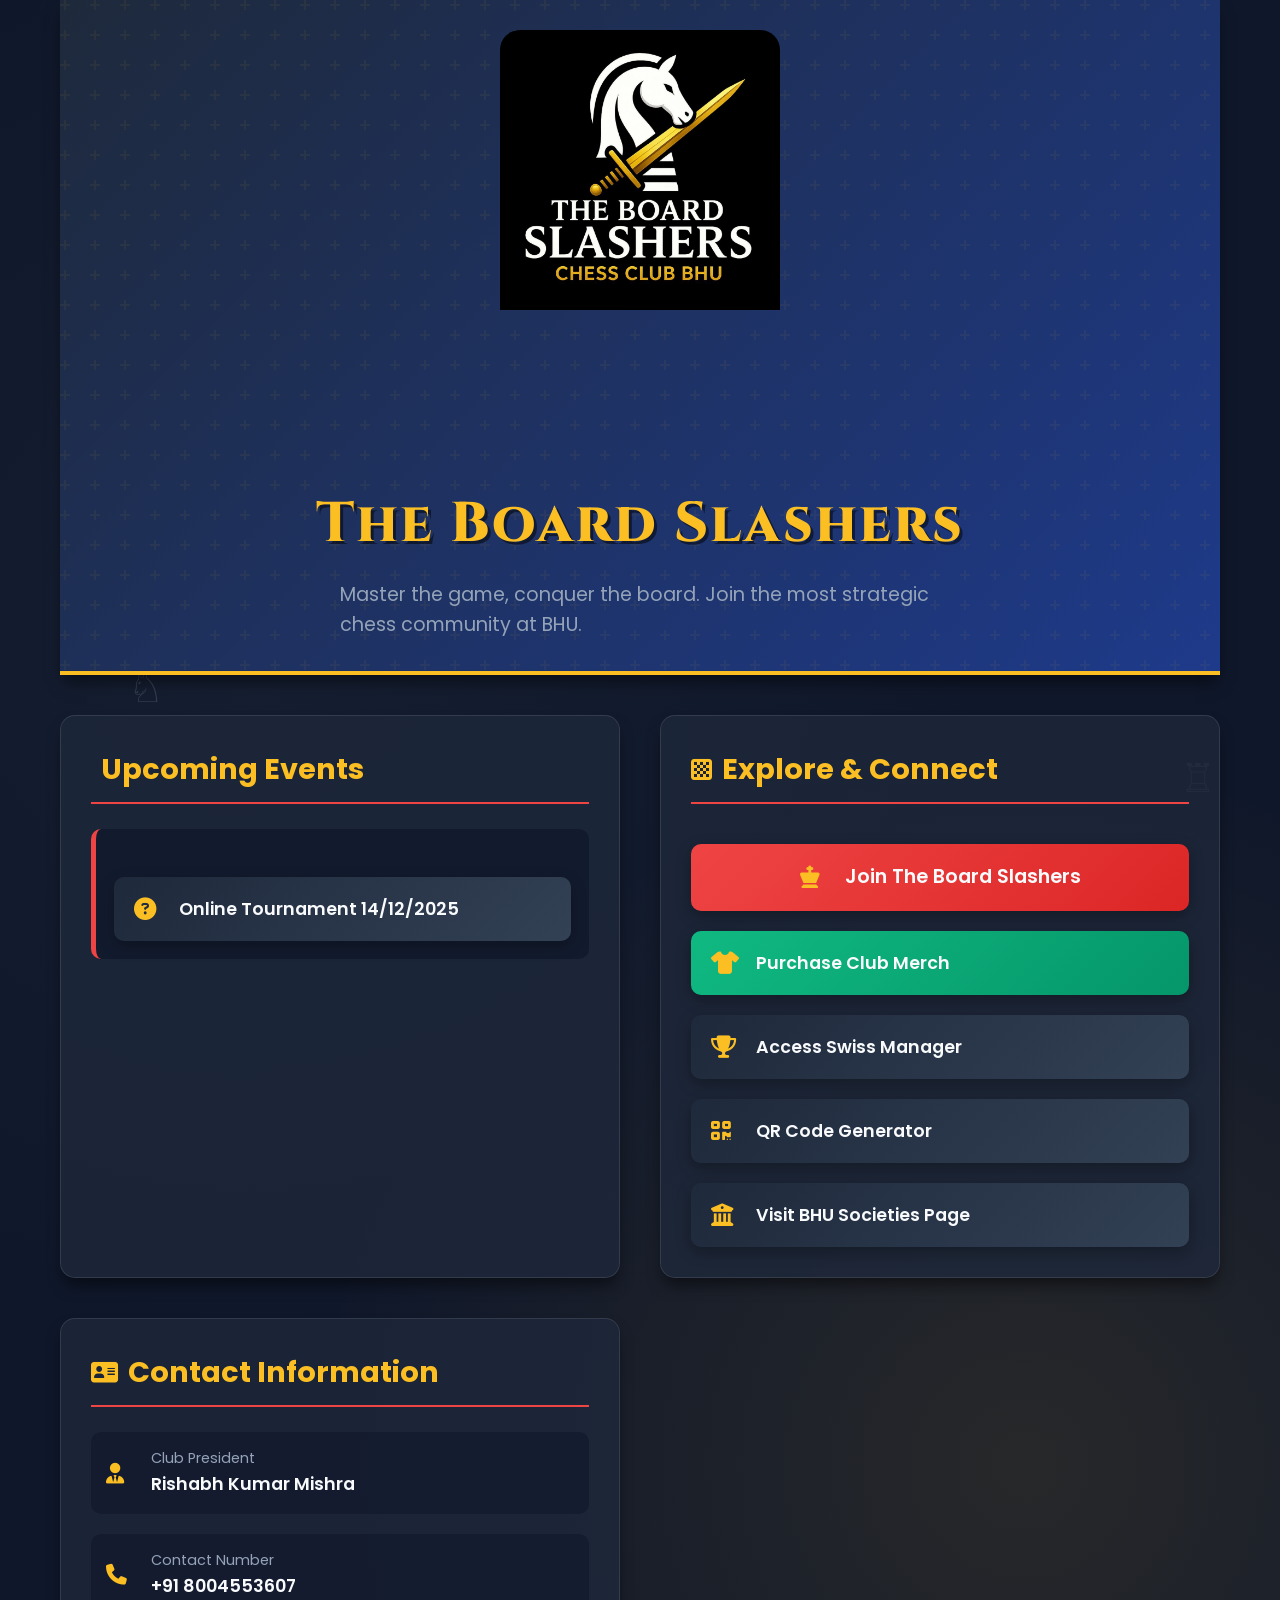
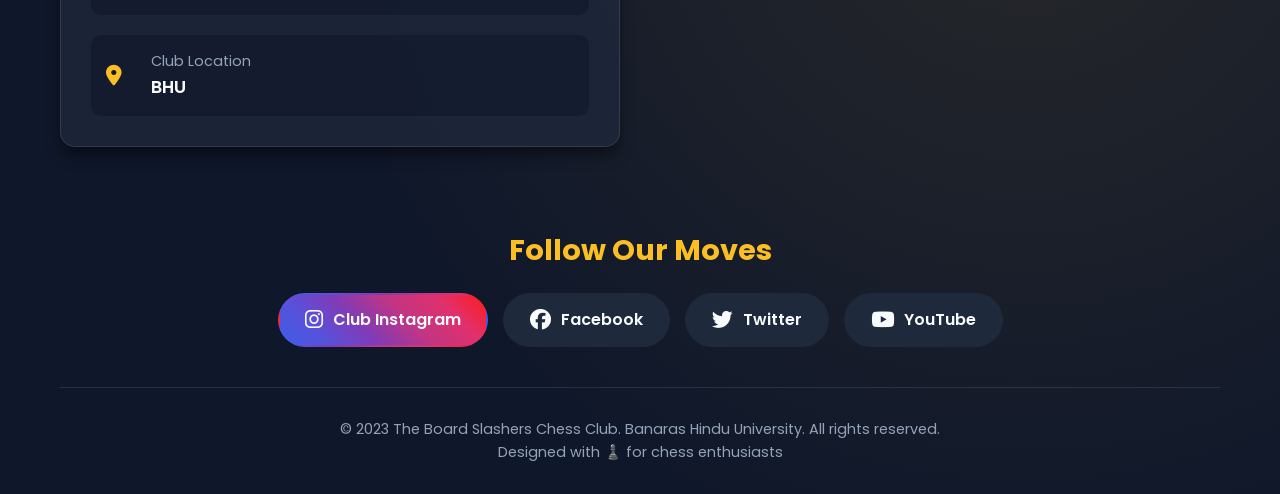
==== index.html @ 9794dfcc "Update fmt.Println message from 'Hello' to 'Goodbye'" ====
<!DOCTYPE html>
<html lang="en">
<head>
    <meta charset="UTF-8">
    <meta name="viewport" content="width=device-width, initial-scale=1.0">
    <title>The Board Slashers - Chess Club</title>
    <link rel="stylesheet" href="https://cdnjs.cloudflare.com/ajax/libs/font-awesome/6.4.0/css/all.min.css">
    <link href="https://fonts.googleapis.com/css2?family=Poppins:wght@300;400;600;700&family=Cinzel:wght@700;800&display=swap" rel="stylesheet">
    <style>
        :root {
            --primary: #0f172a;
            --secondary: #1e293b;
            --accent: #fbbf24;
            --accent2: #ef4444;
            --light: #f8fafc;
            --dark: #0a0f1c;
            --gray: #94a3b8;
            --transition: all 0.3s ease;
            --shadow: 0 10px 15px -3px rgba(0, 0, 0, 0.5);
        }

        * {
            margin: 0;
            padding: 0;
            box-sizing: border-box;
            font-family: 'Poppins', sans-serif;
        }

        body {
            background-color: var(--primary);
            color: var(--light);
            line-height: 1.6;
            background-image: 
                radial-gradient(circle at 20% 30%, rgba(30, 41, 59, 0.4) 0%, transparent 40%),
                radial-gradient(circle at 80% 70%, rgba(251, 191, 36, 0.1) 0%, transparent 40%);
            min-height: 100vh;
            overflow-x: hidden;
        }

        .container {
            max-width: 1200px;
            margin: 0 auto;
            padding: 0 20px;
        }

        /* Header Section */
        .Head {
            background: linear-gradient(135deg, var(--secondary) 0%, #1e3a8a 100%);
            padding: 30px 20px;
            border-bottom: 4px solid var(--accent);
            box-shadow: var(--shadow);
            position: relative;
            overflow: hidden;
        }

        .Head::before {
            content: "";
            position: absolute;
            top: 0;
            left: 0;
            width: 100%;
            height: 100%;
            background-image: url("data:image/svg+xml,%3Csvg width='60' height='60' viewBox='0 0 60 60' xmlns='http://www.w3.org/2000/svg'%3E%3Cg fill='none' fill-rule='evenodd'%3E%3Cg fill='%23fbbf24' fill-opacity='0.05'%3E%3Cpath d='M36 34v-4h-2v4h-4v2h4v4h2v-4h4v-2h-4zm0-30V0h-2v4h-4v2h4v4h2V6h4V4h-4zM6 34v-4H4v4H0v2h4v4h2v-4h4v-2H6zM6 4V0H4v4H0v2h4v4h2V6h4V4H6z'/%3E%3C/g%3E%3C/g%3E%3C/svg%3E");
            z-index: 0;
        }

        .logo-container {
            display: flex;
            flex-direction: column;
            align-items: center;
            position: relative;
            z-index: 1;
        }

        .logo-placeholder {
            background-image: url(tbs-logo.png);
            background-size: contain;
            background-repeat: no-repeat;
            border-radius: 20px;
            width: 25%;
            height: 50vh;
        }


        @keyframes rotate {
            0% { transform: rotate(0deg); }
            100% { transform: rotate(360deg); }
        }

        h1 {
            font-family: 'Cinzel', serif;
            font-size: 3.5rem;
            font-weight: 800;
            color: var(--accent);
            text-shadow: 3px 3px 0 rgba(0, 0, 0, 0.5);
            margin-bottom: 10px;
            letter-spacing: 2px;
        }

        .tagline {
            font-size: 1.2rem;
            color: var(--gray);
            max-width: 600px;
            margin: 0 auto;
        }

        /* Main Content */
        .content-wrapper {
            display: grid;
            grid-template-columns: 1fr;
            gap: 40px;
            padding: 40px 0;
        }

        @media (min-width: 768px) {
            .content-wrapper {
                grid-template-columns: 1fr 1fr;
            }
        }

        /* Sections */
        .section {
            background-color: rgba(30, 41, 59, 0.8);
            border-radius: 15px;
            padding: 30px;
            box-shadow: var(--shadow);
            border: 1px solid rgba(255, 255, 255, 0.1);
            transition: var(--transition);
        }

        .section:hover {
            transform: translateY(-5px);
            box-shadow: 0 15px 25px rgba(0, 0, 0, 0.6);
        }

        .section-title {
            font-size: 1.8rem;
            color: var(--accent);
            margin-bottom: 25px;
            padding-bottom: 10px;
            border-bottom: 2px solid var(--accent2);
            display: flex;
            align-items: center;
            gap: 10px;
        }

        .section-title i {
            font-size: 1.5rem;
        }

        /* Events Section */
        .event-list {
            display: flex;
            flex-direction: column;
            gap: 15px;
        }

        .event-item {
            background: rgba(15, 23, 42, 0.7);
            padding: 18px;
            border-radius: 10px;
            border-left: 5px solid var(--accent2);
            transition: var(--transition);
            text-align: left;
        }

        .event-item:hover {
            background: rgba(15, 23, 42, 0.9);
            transform: translateX(5px);
        }

        .event-title {
            font-weight: 600;
            color: var(--light);
            margin-bottom: 5px;
            font-size: 1.1rem;
        }

        .event-details {
            display: flex;
            flex-wrap: wrap;
            gap: 15px;
            color: var(--gray);
            font-size: 0.9rem;
        }

        .event-details span {
            display: flex;
            align-items: center;
            gap: 5px;
        }

        /* Buttons Grid */
        .buttons-grid {
            display: grid;
            grid-template-columns: repeat(auto-fill, minmax(250px, 1fr));
            gap: 20px;
            margin-top: 30px;
        }

        @media (max-width: 768px) {
            .buttons-grid {
                grid-template-columns: 1fr;
            }
        }

        .button {
            display: flex;
            align-items: center;
            justify-content: flex-start;
            gap: 15px;
            padding: 18px 20px;
            background: linear-gradient(135deg, var(--secondary) 0%, #334155 100%);
            color: var(--light);
            border: none;
            border-radius: 10px;
            font-size: 1.1rem;
            font-weight: 600;
            cursor: pointer;
            transition: var(--transition);
            text-decoration: none;
            box-shadow: 0 5px 15px rgba(0, 0, 0, 0.3);
            position: relative;
            overflow: hidden;
        }

        .button::before {
            content: "";
            position: absolute;
            top: 0;
            left: -100%;
            width: 100%;
            height: 100%;
            background: linear-gradient(90deg, transparent, rgba(255, 255, 255, 0.1), transparent);
            transition: 0.5s;
        }

        .button:hover::before {
            left: 100%;
        }

        .button:hover {
            background: linear-gradient(135deg, #334155 0%, var(--secondary) 100%);
            transform: translateY(-5px);
            box-shadow: 0 10px 20px rgba(0, 0, 0, 0.4);
        }

        .button i {
            font-size: 1.4rem;
            color: var(--accent);
            min-width: 30px;
        }

        .button.join-club {
            background: linear-gradient(135deg, var(--accent2) 0%, #dc2626 100%);
            justify-content: center;
            font-size: 1.2rem;
            grid-column: 1 / -1;
            margin-top: 10px;
        }

        .button.join-club:hover {
            background: linear-gradient(135deg, #dc2626 0%, var(--accent2) 100%);
        }

        .button.merch {
            background: linear-gradient(135deg, #10b981 0%, #059669 100%);
        }

        .button.merch:hover {
            background: linear-gradient(135deg, #059669 0%, #10b981 100%);
        }

        /* Contact Section */
        .contact-info {
            display: flex;
            flex-direction: column;
            gap: 20px;
        }

        .contact-item {
            display: flex;
            align-items: center;
            gap: 15px;
            padding: 15px;
            background: rgba(15, 23, 42, 0.6);
            border-radius: 10px;
            transition: var(--transition);
        }

        .contact-item:hover {
            background: rgba(15, 23, 42, 0.8);
        }

        .contact-item i {
            font-size: 1.3rem;
            color: var(--accent);
            width: 30px;
        }

        .contact-details {
            display: flex;
            flex-direction: column;
        }

        .contact-label {
            font-size: 0.9rem;
            color: var(--gray);
        }

        .contact-value {
            font-weight: 600;
            font-size: 1.1rem;
        }

        /* Social Media */
        .social-section {
            margin-top: 40px;
            text-align: center;
        }

        .social-title {
            font-size: 1.8rem;
            color: var(--accent);
            margin-bottom: 20px;
        }

        .social-links {
            display: flex;
            justify-content: center;
            flex-wrap: wrap;
            gap: 15px;
        }

        .social-link {
            display: flex;
            align-items: center;
            gap: 10px;
            padding: 12px 25px;
            background: var(--secondary);
            border-radius: 50px;
            color: var(--light);
            text-decoration: none;
            font-weight: 600;
            transition: var(--transition);
            border: 2px solid transparent;
        }

        .social-link:hover {
            background: transparent;
            border-color: var(--accent);
            transform: translateY(-3px);
        }

        .social-link i {
            font-size: 1.3rem;
        }

        .social-link.instagram {
            background: linear-gradient(45deg, #405de6, #5851db, #833ab4, #c13584, #e1306c, #fd1d1d);
        }

        /* Footer */
        footer {
            text-align: center;
            padding: 30px 0;
            margin-top: 40px;
            border-top: 1px solid rgba(255, 255, 255, 0.1);
            color: var(--gray);
            font-size: 0.9rem;
        }

        /* Chess Pieces Animation */
        .chess-piece {
            position: absolute;
            font-size: 2.5rem;
            opacity: 0.1;
            z-index: -1;
            animation: float 6s ease-in-out infinite;
        }

        @keyframes float {
            0%, 100% { transform: translateY(0) rotate(0deg); }
            50% { transform: translateY(-20px) rotate(10deg); }
        }

        .piece1 { top: 10%; left: 5%; animation-delay: 0s; }
        .piece2 { top: 20%; right: 7%; animation-delay: 1s; }
        .piece3 { bottom: 20%; left: 10%; animation-delay: 2s; }
        .piece4 { bottom: 10%; right: 5%; animation-delay: 3s; }

        /* Modal */
        .modal {
            display: none;
            position: fixed;
            top: 0;
            left: 0;
            width: 100%;
            height: 100%;
            background-color: rgba(0, 0, 0, 0.8);
            z-index: 1000;
            justify-content: center;
            align-items: center;
        }

        .modal-content {
            background: linear-gradient(135deg, var(--secondary) 0%, #1e293b 100%);
            padding: 40px;
            border-radius: 15px;
            max-width: 500px;
            width: 90%;
            box-shadow: 0 20px 40px rgba(0, 0, 0, 0.5);
            border: 2px solid var(--accent);
            position: relative;
        }

        .modal-close {
            position: absolute;
            top: 15px;
            right: 15px;
            background: none;
            border: none;
            color: var(--light);
            font-size: 1.8rem;
            cursor: pointer;
            transition: var(--transition);
        }

        .modal-close:hover {
            color: var(--accent2);
            transform: rotate(90deg);
        }

        .modal-title {
            color: var(--accent);
            margin-bottom: 20px;
            font-size: 1.8rem;
        }

        /* Responsive Design */
        @media (max-width: 768px) {
            h1 {
                font-size: 2.5rem;
            }
            
            .section {
                padding: 20px;
            }
            
            .logo-placeholder {
                width: 120px;
                height: 120px;
            }
            
            .logo-placeholder::before {
                font-size: 50px;
            }
            
            .button {
                padding: 15px;
                font-size: 1rem;
            }
        }
    </style>
</head>
<body>
    <!-- Animated Chess Pieces -->
    <div class="chess-piece piece1">♔</div>
    <div class="chess-piece piece2">♕</div>
    <div class="chess-piece piece3">♘</div>
    <div class="chess-piece piece4">♖</div>

    <div class="container">
        <!-- Header -->
        <header class="Head">
            <div class="logo-container">
                <div class="logo-placeholder"></div>
                <h1>The Board Slashers</h1>
                <p class="tagline">Master the game, conquer the board. Join the most strategic chess community at BHU.</p>
            </div>
        </header>

        <!-- Main Content -->
        <div class="content-wrapper">
            <!-- Upcoming Events Section -->
            <section class="section">
                <h2 class="section-title"><i class="fas fa-calendar-star"></i> Upcoming Events</h2>
                <div class="event-list">
                    <div class="event-item">
                        <!-- <div class="event-title">Chess Trivia & Strategy Quiz</div>
                        <div class="event-details">
                            <span><i class="far fa-calendar"></i> October 25, 2023</span>
                            <span><i class="far fa-clock"></i> 6:00 PM - 8:00 PM</span>
                            <span><i class="fas fa-map-marker-alt"></i> BHU Chess Club Lounge</span>
                        </div>
                    </div>
                    <div class="event-item">
                        <div class="event-title">Blitz Championship Tournament</div>
                        <div class="event-details">
                            <span><i class="far fa-calendar"></i> November 3, 2023</span>
                            <span><i class="far fa-clock"></i> 4:00 PM - 9:00 PM</span>
                            <span><i class="fas fa-map-marker-alt"></i> BHU Main Auditorium</span>
                        </div>
                    </div>
                    <div class="event-item">
                        <div class="event-title">Grandmaster Strategy Workshop</div>
                        <div class="event-details">
                            <span><i class="far fa-calendar"></i> November 12, 2023</span>
                            <span><i class="far fa-clock"></i> 3:00 PM - 6:00 PM</span>
                            <span><i class="fas fa-map-marker-alt"></i> Chess Club Strategy Room</span>
                        </div>
                    </div>
                </div> -->
                
                <div class="buttons-grid">
                    <a href="https://share.google/C59xeHVsjxwvjhveF" class="button"  >
                        <i class="fas fa-question-circle"></i> Online Tournament 14/12/2025
                    </a>
                </div>
            </section>

            

        <!-- Explore Section -->
        <section class="section">
            <h2 class="section-title"><i class="fas fa-chess-board"></i> Explore & Connect</h2>
            <div class="buttons-grid">
                <a href="https://share.google/S5vsUs9zZZpLtRQXn" class="button join-club" >
                    <i class="fas fa-chess-king"></i> Join The Board Slashers
                </a>
                <a href="https://docs.google.com/forms/d/1cJhvVEOIGAp3LGkZyvp0Gw645uwIk2VfHmMh_a_GXEU/edit" class="button merch">
                    <i class="fas fa-tshirt"></i> Purchase Club Merch
                </a>
                <a href="Swiss-Manager.html" class="button">
                    <i class="fas fa-trophy"></i> Access Swiss Manager
                </a>
                <a href="qr_generator.html" class="button" >
                    <i class="fas fa-qrcode"></i> QR Code Generator
                </a>
                <a href="https://bhu-societies.odoo.com/the-board-slashers" class="button">
                    <i class="fas fa-university"></i> Visit BHU Societies Page
                </a>
            </div>
        </section>

        <!-- Contact Section -->
            <section class="section">
                <h2 class="section-title"><i class="fas fa-address-card"></i> Contact Information</h2>
                <div class="contact-info">
                    <div class="contact-item">
                        <i class="fas fa-user-tie"></i>
                        <div class="contact-details">
                            <span class="contact-label">Club President</span>
                            <span class="contact-value">Rishabh Kumar Mishra</span>
                        </div>
                    </div>
                    <div class="contact-item">
                        <i class="fas fa-phone"></i>
                        <div class="contact-details">
                            <span class="contact-label">Contact Number</span>
                            <span class="contact-value">+91 8004553607</span>
                        </div>
                    </div>
                    
                    <div class="contact-item">
                        <i class="fas fa-map-marker-alt"></i>
                        <div class="contact-details">
                            <span class="contact-label">Club Location</span>
                            <span class="contact-value">BHU</span>
                        </div>
                    </div>
                </div>
            </section>
        </div>


        <!-- Social Media Section -->
        <section class="social-section">
            <h2 class="social-title">Follow Our Moves</h2>
            <div class="social-links">
                <a href="https://www.instagram.com/theboardslashers?igsh=MXRvN2RnMTkwcWN2MA==" target="_blank" class="social-link instagram">
                    <i class="fab fa-instagram"></i> Club Instagram
                </a>
                <a href="#" class="social-link">
                    <i class="fab fa-facebook"></i> Facebook
                </a>
                <a href="#" class="social-link">
                    <i class="fab fa-twitter"></i> Twitter
                </a>
                <a href="#" class="social-link">
                    <i class="fab fa-youtube"></i> YouTube
                </a>
            </div>
        </section>

        <!-- Footer -->
        <footer>
            <p>© 2023 The Board Slashers Chess Club. Banaras Hindu University. All rights reserved.</p>
            <p>Designed with ♟️ for chess enthusiasts</p>
        </footer>
    </div>

    <script>    
        // Add touch effects for mobile
        document.querySelectorAll('.button').forEach(btn => {
            btn.addEventListener('touchstart', function() {
                this.style.transform = 'translateY(-3px)';
            });
            
            btn.addEventListener('touchend', function() {
                setTimeout(() => {
                    this.style.transform = 'translateY(0)';
                }, 150);
            });
        });
        
        // Animate chess pieces when they come into view
        const observer = new IntersectionObserver((entries) => {
            entries.forEach(entry => {
                if (entry.isIntersecting) {
                    entry.target.style.opacity = '0.15';
                }
            });
        }, { threshold: 0.1 });
        
        document.querySelectorAll('.chess-piece').forEach(piece => {
            observer.observe(piece);
        });
    </script>
</body>
</html>
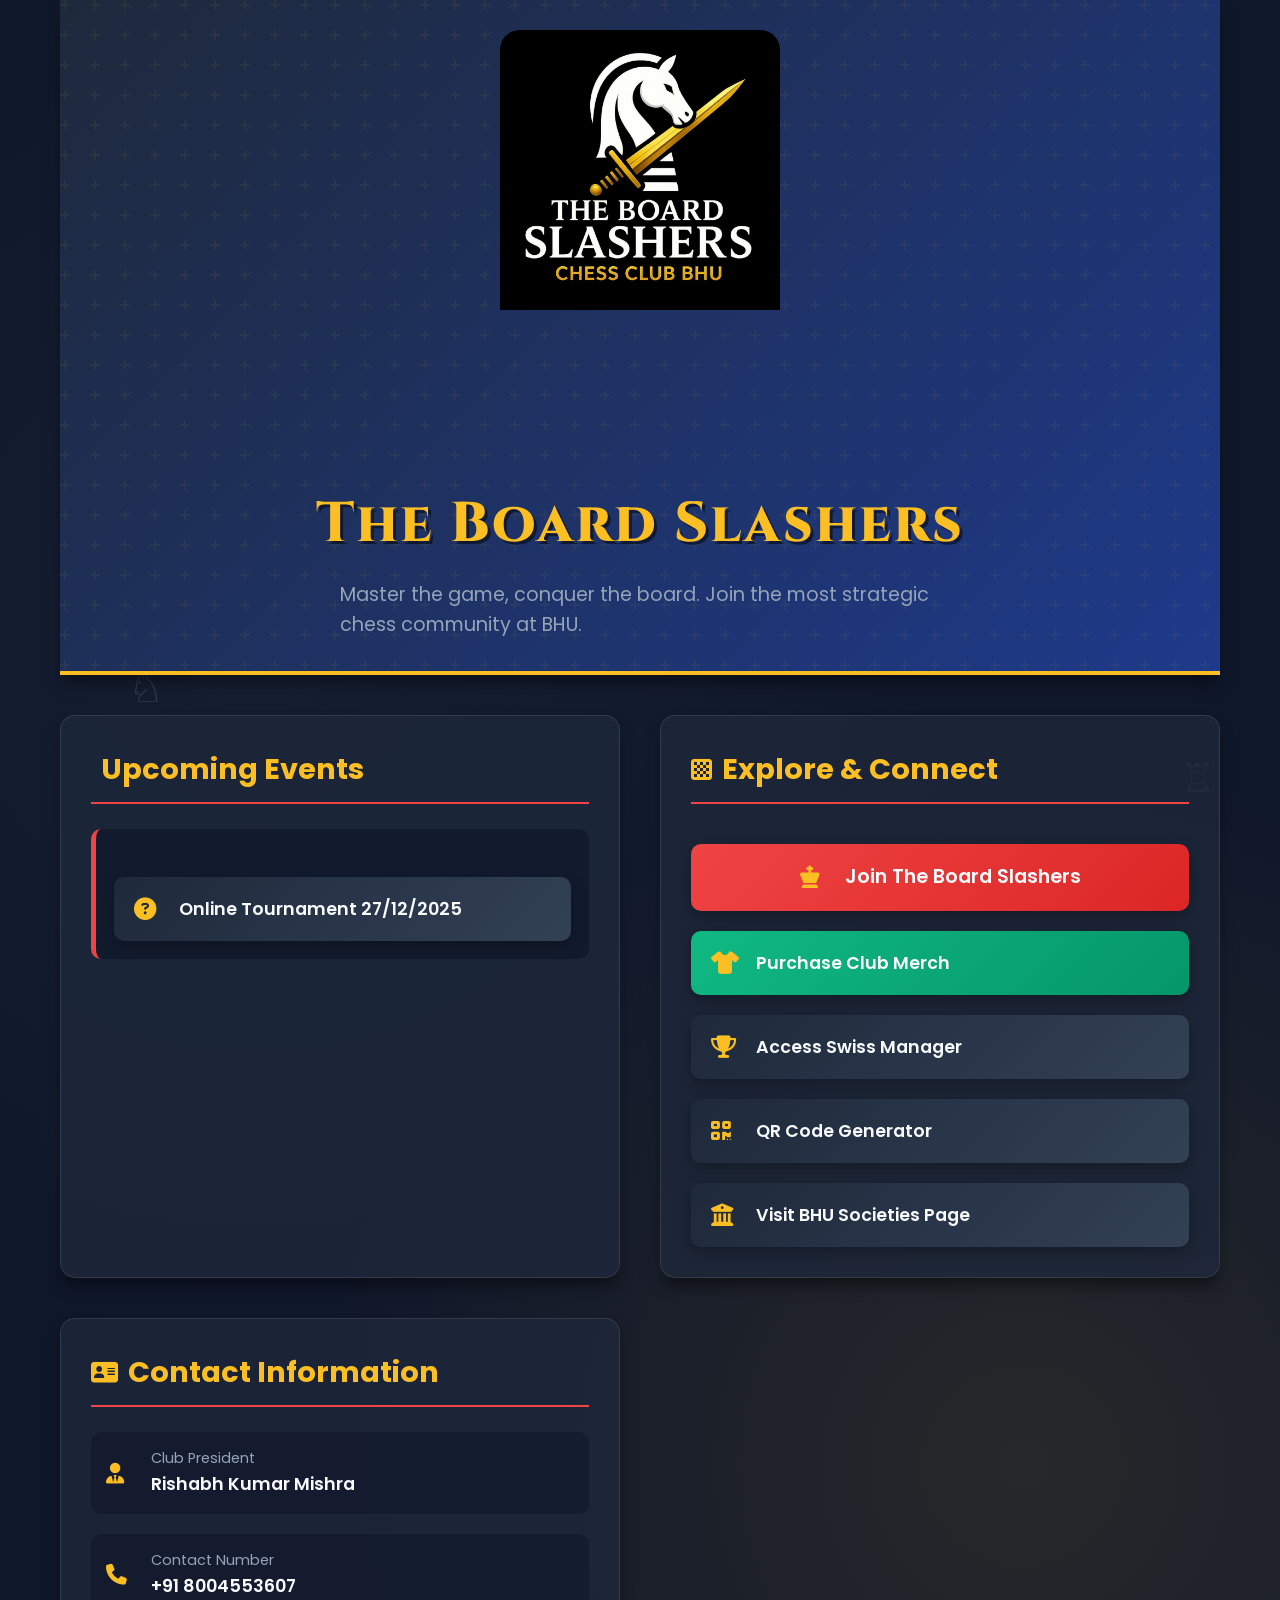
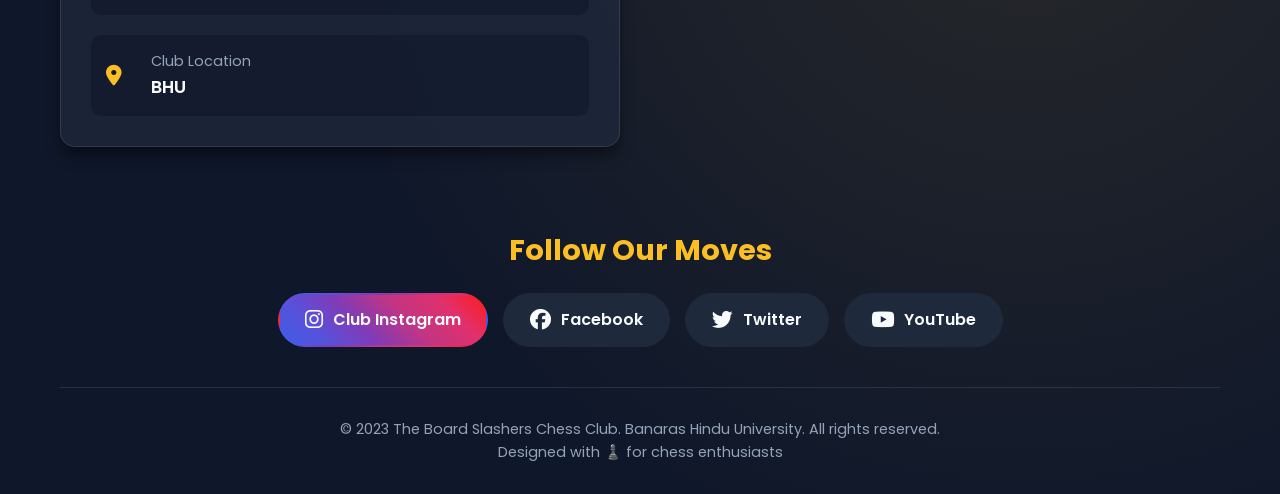
==== commit e96cb709: "Update index.html" ====
--- a/index.html
+++ b/index.html
@@ -513,8 +513,8 @@
                 </div> -->
                 
                 <div class="buttons-grid">
-                    <a href="https://share.google/C59xeHVsjxwvjhveF" class="button"  >
-                        <i class="fas fa-question-circle"></i> Online Tournament 14/12/2025
+                    <a href="https://share.google/S5vsUs9zZZpLtRQXn" class="button"  >
+                        <i class="fas fa-question-circle"></i> Online Tournament 27/12/2025
                     </a>
                 </div>
             </section>
@@ -525,7 +525,7 @@
         <section class="section">
             <h2 class="section-title"><i class="fas fa-chess-board"></i> Explore & Connect</h2>
             <div class="buttons-grid">
-                <a href="https://share.google/S5vsUs9zZZpLtRQXn" class="button join-club" >
+                <a href="https://docs.google.com/forms/d/1nHfXFPksaLff0sFa6Tjb3IjVjIlDW206ZqJ2RxntZ_I" class="button join-club" >
                     <i class="fas fa-chess-king"></i> Join The Board Slashers
                 </a>
                 <a href="https://docs.google.com/forms/d/1cJhvVEOIGAp3LGkZyvp0Gw645uwIk2VfHmMh_a_GXEU/edit" class="button merch">
@@ -635,3 +635,4 @@
 
 
 
+
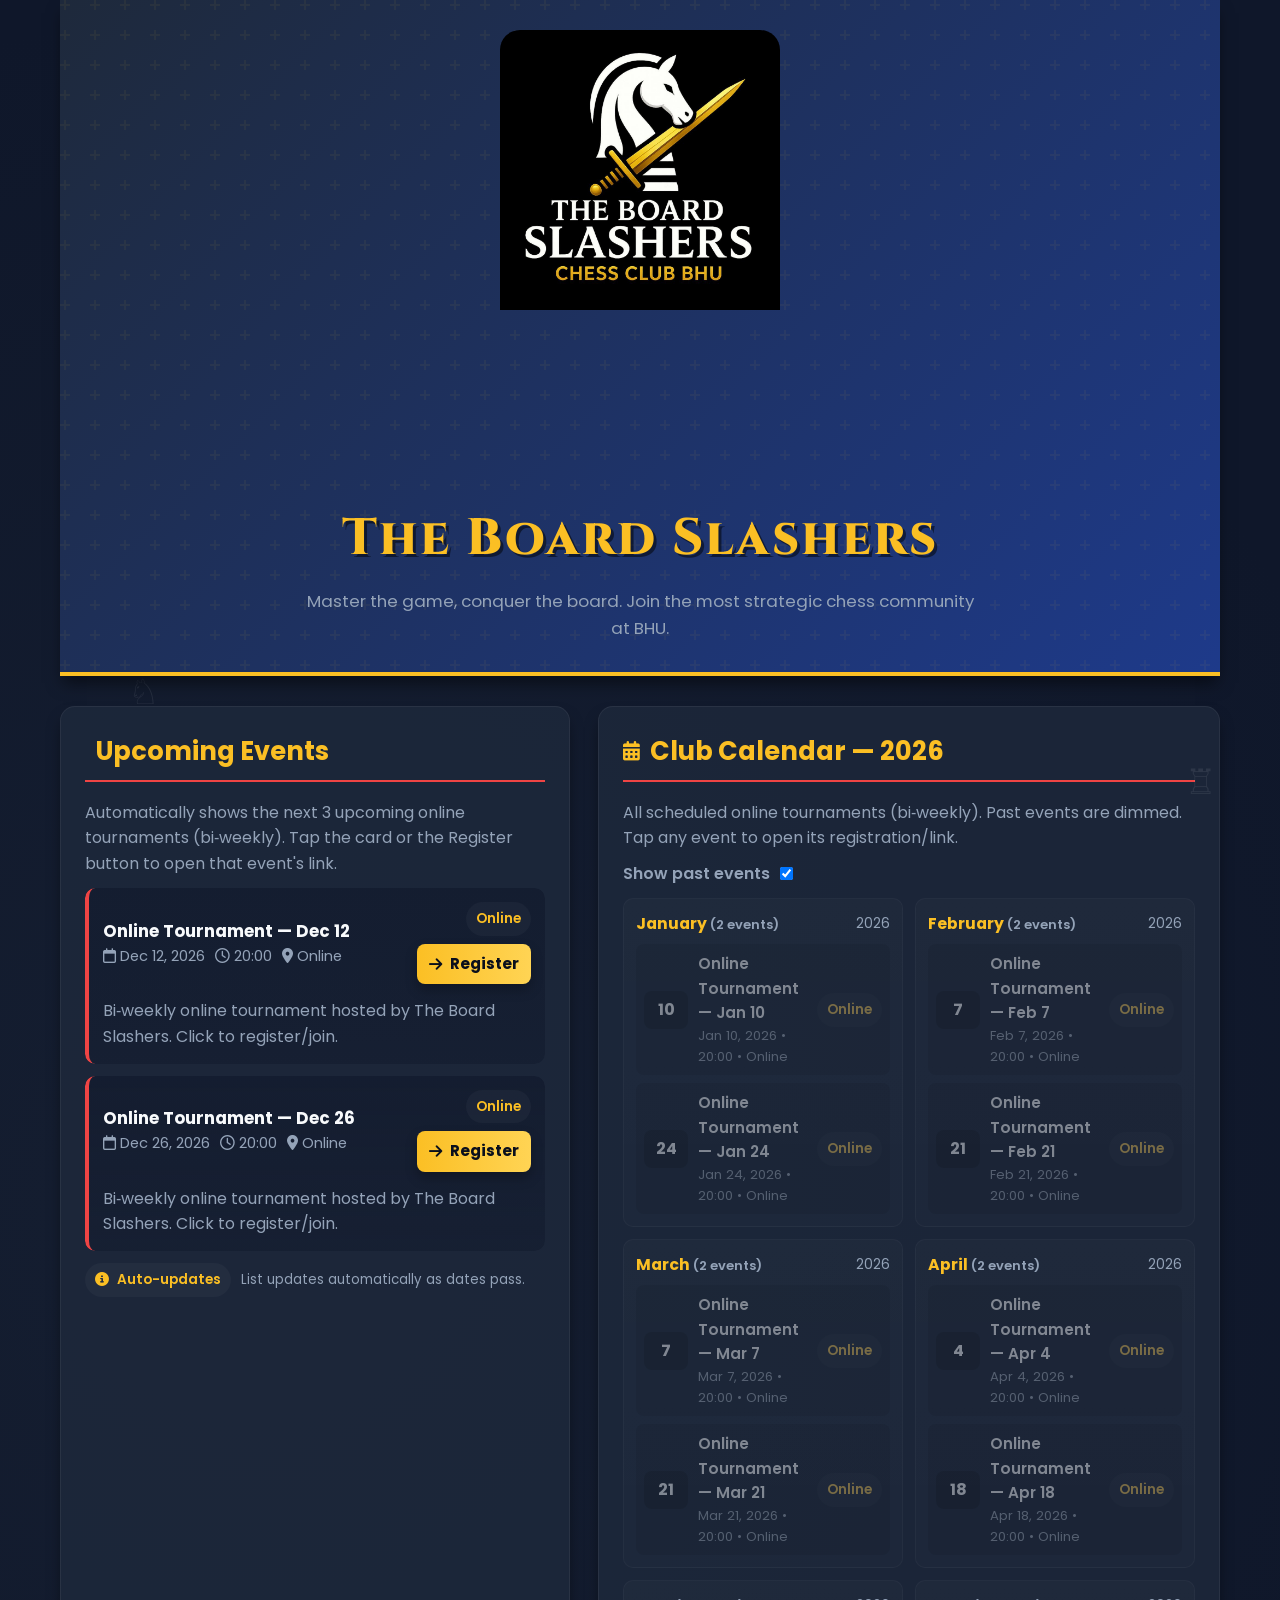
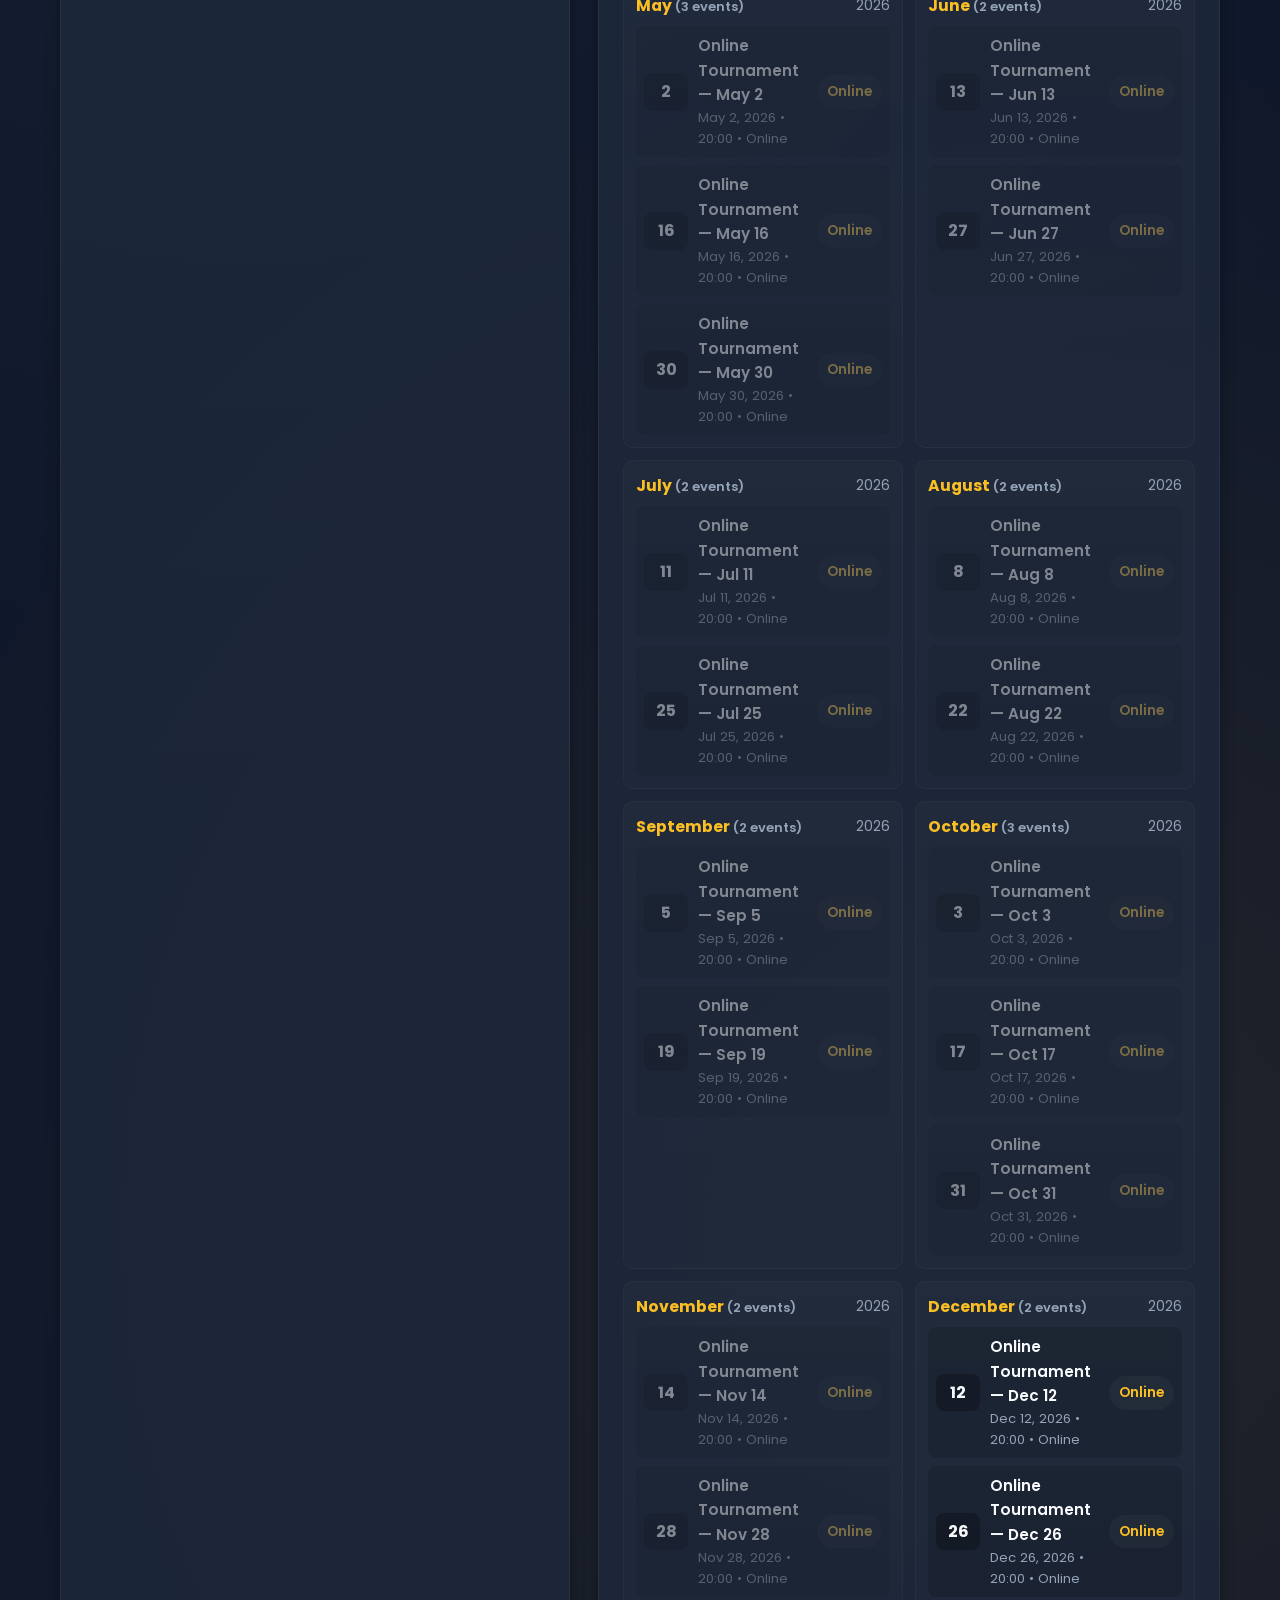
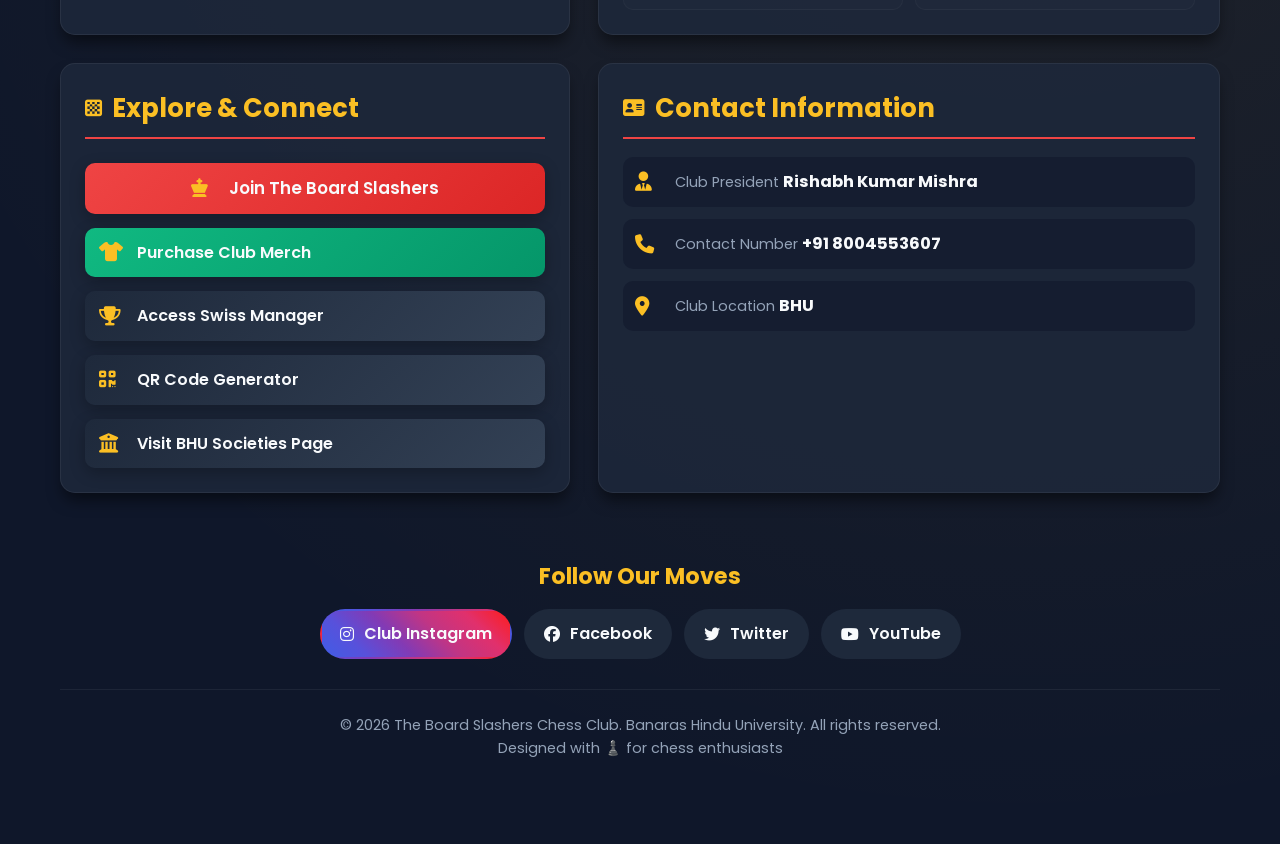
==== commit 8a396cc0: "Update index.html" ====
--- a/index.html
+++ b/index.html
@@ -1,8 +1,8 @@
 <!DOCTYPE html>
 <html lang="en">
 <head>
-    <meta charset="UTF-8">
-    <meta name="viewport" content="width=device-width, initial-scale=1.0">
+    <meta charset="UTF-8" />
+    <meta name="viewport" content="width=device-width, initial-scale=1.0"/>
     <title>The Board Slashers - Chess Club</title>
     <link rel="stylesheet" href="https://cdnjs.cloudflare.com/ajax/libs/font-awesome/6.4.0/css/all.min.css">
     <link href="https://fonts.googleapis.com/css2?family=Poppins:wght@300;400;600;700&family=Cinzel:wght@700;800&display=swap" rel="stylesheet">
@@ -17,6 +17,7 @@
             --gray: #94a3b8;
             --transition: all 0.3s ease;
             --shadow: 0 10px 15px -3px rgba(0, 0, 0, 0.5);
+            --muted: rgba(255,255,255,0.06);
         }
 
         * {
@@ -30,9 +31,9 @@
             background-color: var(--primary);
             color: var(--light);
             line-height: 1.6;
-            background-image: 
+            background-image:
                 radial-gradient(circle at 20% 30%, rgba(30, 41, 59, 0.4) 0%, transparent 40%),
-                radial-gradient(circle at 80% 70%, rgba(251, 191, 36, 0.1) 0%, transparent 40%);
+                radial-gradient(circle at 80% 70%, rgba(251, 191, 36, 0.08) 0%, transparent 40%);
             min-height: 100vh;
             overflow-x: hidden;
         }
@@ -40,7 +41,7 @@
         .container {
             max-width: 1200px;
             margin: 0 auto;
-            padding: 0 20px;
+            padding: 0 20px 60px;
         }
 
         /* Header Section */
@@ -51,6 +52,7 @@
             box-shadow: var(--shadow);
             position: relative;
             overflow: hidden;
+            margin-bottom: 30px;
         }
 
         .Head::before {
@@ -73,315 +75,277 @@
         }
 
         .logo-placeholder {
-            background-image: url(tbs-logo.png);
+            background-image: url('tbs-logo.png');
             background-size: contain;
             background-repeat: no-repeat;
             border-radius: 20px;
             width: 25%;
             height: 50vh;
-        }
-
-
-        @keyframes rotate {
-            0% { transform: rotate(0deg); }
-            100% { transform: rotate(360deg); }
+            min-width: 140px;
+            min-height: 140px;
+            margin-bottom: 18px;
         }
 
         h1 {
             font-family: 'Cinzel', serif;
-            font-size: 3.5rem;
+            font-size: 3.2rem;
             font-weight: 800;
             color: var(--accent);
             text-shadow: 3px 3px 0 rgba(0, 0, 0, 0.5);
-            margin-bottom: 10px;
+            margin-bottom: 8px;
             letter-spacing: 2px;
         }
 
         .tagline {
-            font-size: 1.2rem;
+            font-size: 1.05rem;
             color: var(--gray);
-            max-width: 600px;
+            max-width: 680px;
+            text-align: center;
             margin: 0 auto;
         }
 
         /* Main Content */
         .content-wrapper {
             display: grid;
-            grid-template-columns: 1fr;
-            gap: 40px;
-            padding: 40px 0;
-        }
-
-        @media (min-width: 768px) {
-            .content-wrapper {
-                grid-template-columns: 1fr 1fr;
-            }
+            grid-template-columns: 1fr 1fr;
+            gap: 28px;
+            padding: 0 0 40px 0;
+        }
+
+        @media (max-width: 980px) {
+            .content-wrapper { grid-template-columns: 1fr; }
         }
 
         /* Sections */
         .section {
-            background-color: rgba(30, 41, 59, 0.8);
+            background-color: rgba(30, 41, 59, 0.85);
             border-radius: 15px;
-            padding: 30px;
+            padding: 24px;
             box-shadow: var(--shadow);
-            border: 1px solid rgba(255, 255, 255, 0.1);
+            border: 1px solid rgba(255, 255, 255, 0.06);
             transition: var(--transition);
         }
 
-        .section:hover {
-            transform: translateY(-5px);
-            box-shadow: 0 15px 25px rgba(0, 0, 0, 0.6);
-        }
+        .section:hover { transform: translateY(-5px); box-shadow: 0 15px 25px rgba(0,0,0,0.6); }
 
         .section-title {
-            font-size: 1.8rem;
+            font-size: 1.6rem;
             color: var(--accent);
-            margin-bottom: 25px;
-            padding-bottom: 10px;
+            margin-bottom: 18px;
+            padding-bottom: 8px;
             border-bottom: 2px solid var(--accent2);
             display: flex;
             align-items: center;
             gap: 10px;
         }
 
-        .section-title i {
-            font-size: 1.5rem;
-        }
+        .section-title i { font-size: 1.2rem; }
 
         /* Events Section */
         .event-list {
             display: flex;
             flex-direction: column;
-            gap: 15px;
+            gap: 12px;
         }
 
         .event-item {
-            background: rgba(15, 23, 42, 0.7);
-            padding: 18px;
+            background: linear-gradient(180deg, rgba(15,23,42,0.6), rgba(15,23,42,0.45));
+            padding: 14px;
             border-radius: 10px;
-            border-left: 5px solid var(--accent2);
+            border-left: 4px solid var(--accent2);
             transition: var(--transition);
-            text-align: left;
-        }
-
-        .event-item:hover {
-            background: rgba(15, 23, 42, 0.9);
-            transform: translateX(5px);
-        }
-
-        .event-title {
-            font-weight: 600;
+            display: flex;
+            flex-direction: column;
+            gap: 8px;
+        }
+
+        .event-item:hover { transform: translateX(4px); box-shadow: 0 8px 18px rgba(0,0,0,0.45); }
+
+        /* Make entire event items tappable links */
+        .event-link { display: block; text-decoration: none; color: inherit; border-radius: 10px; overflow: hidden; }
+        .event-link .event-item { height: 100%; }
+
+        .event-top {
+            display:flex;
+            align-items: center;
+            justify-content: space-between;
+            gap: 12px;
+        }
+
+        .event-title { font-weight: 700; color: var(--light); font-size: 1.05rem; }
+        .event-meta { color: var(--gray); font-size: 0.92rem; display:flex; gap:10px; align-items:center; flex-wrap:wrap; }
+
+        .badge {
+            padding: 6px 10px;
+            background: rgba(255,255,255,0.03);
+            border-radius: 999px;
+            font-weight:600;
+            font-size: 0.85rem;
+            color: var(--accent);
+            display:inline-flex;
+            align-items:center;
+            gap:8px;
+        }
+
+        .cta-button {
+            background: linear-gradient(90deg, var(--accent) 0%, #ffd454 100%);
+            color: var(--dark);
+            padding: 8px 12px;
+            border-radius: 8px;
+            font-weight: 700;
+            font-size: 0.95rem;
+            display: inline-flex;
+            align-items: center;
+            gap: 8px;
+            box-shadow: 0 6px 12px rgba(0,0,0,0.25);
+            white-space: nowrap;
+        }
+
+        .past { opacity: 0.45; filter: grayscale(0.3); border-left-color: var(--muted); }
+
+        /* Calendar */
+        .calendar {
+            display: grid;
+            grid-template-columns: repeat(2, 1fr);
+            gap: 12px;
+        }
+
+        @media (max-width: 980px) { .calendar { grid-template-columns: 1fr; } }
+
+        .month {
+            background: linear-gradient(180deg, rgba(255,255,255,0.02), rgba(255,255,255,0.01));
+            border-radius: 10px;
+            padding: 12px;
+            border: 1px solid rgba(255,255,255,0.03);
+            min-height: 70px;
+        }
+
+        .month-header {
+            display:flex;
+            align-items:center;
+            justify-content:space-between;
+            gap: 10px;
+            margin-bottom: 8px;
+        }
+
+        .month-title { font-weight:700; color:var(--accent); font-size:0.98rem; }
+        .month-list { display:flex; flex-direction:column; gap:8px; }
+
+        .calendar-event {
+            display:flex;
+            align-items:center;
+            gap:10px;
+            padding:8px;
+            border-radius:8px;
+            background: rgba(0,0,0,0.15);
+            transition: var(--transition);
+            text-decoration: none;
+            color: inherit;
+        }
+
+        .calendar-event:hover { transform: translateX(6px); background: rgba(255,255,255,0.02); }
+
+        .date-pill {
+            min-width:44px;
+            text-align:center;
+            padding:6px 8px;
+            border-radius:8px;
+            background: rgba(0,0,0,0.25);
             color: var(--light);
-            margin-bottom: 5px;
-            font-size: 1.1rem;
-        }
-
-        .event-details {
-            display: flex;
-            flex-wrap: wrap;
-            gap: 15px;
-            color: var(--gray);
-            font-size: 0.9rem;
-        }
-
-        .event-details span {
-            display: flex;
-            align-items: center;
-            gap: 5px;
-        }
+            font-weight:700;
+        }
+
+        .calendar-event .title-small { font-weight:600; color:var(--light); font-size:0.95rem; }
+        .calendar-event .meta-small { color:var(--gray); font-size:0.82rem; }
 
         /* Buttons Grid */
         .buttons-grid {
             display: grid;
             grid-template-columns: repeat(auto-fill, minmax(250px, 1fr));
-            gap: 20px;
-            margin-top: 30px;
-        }
-
-        @media (max-width: 768px) {
-            .buttons-grid {
-                grid-template-columns: 1fr;
-            }
-        }
+            gap: 14px;
+            margin-top: 12px;
+        }
+
+        @media (max-width: 768px) { .buttons-grid { grid-template-columns: 1fr; } }
 
         .button {
             display: flex;
             align-items: center;
             justify-content: flex-start;
-            gap: 15px;
-            padding: 18px 20px;
+            gap: 12px;
+            padding: 12px 14px;
             background: linear-gradient(135deg, var(--secondary) 0%, #334155 100%);
             color: var(--light);
             border: none;
             border-radius: 10px;
-            font-size: 1.1rem;
+            font-size: 1rem;
             font-weight: 600;
             cursor: pointer;
             transition: var(--transition);
             text-decoration: none;
-            box-shadow: 0 5px 15px rgba(0, 0, 0, 0.3);
+            box-shadow: 0 5px 15px rgba(0, 0, 0, 0.25);
             position: relative;
             overflow: hidden;
         }
 
-        .button::before {
-            content: "";
-            position: absolute;
-            top: 0;
-            left: -100%;
-            width: 100%;
-            height: 100%;
-            background: linear-gradient(90deg, transparent, rgba(255, 255, 255, 0.1), transparent);
-            transition: 0.5s;
-        }
-
-        .button:hover::before {
-            left: 100%;
-        }
-
-        .button:hover {
-            background: linear-gradient(135deg, #334155 0%, var(--secondary) 100%);
-            transform: translateY(-5px);
-            box-shadow: 0 10px 20px rgba(0, 0, 0, 0.4);
-        }
-
-        .button i {
-            font-size: 1.4rem;
-            color: var(--accent);
-            min-width: 30px;
-        }
+        .button i { font-size: 1.2rem; color: var(--accent); min-width:26px; }
 
         .button.join-club {
             background: linear-gradient(135deg, var(--accent2) 0%, #dc2626 100%);
             justify-content: center;
-            font-size: 1.2rem;
+            font-size: 1.05rem;
             grid-column: 1 / -1;
-            margin-top: 10px;
-        }
-
-        .button.join-club:hover {
-            background: linear-gradient(135deg, #dc2626 0%, var(--accent2) 100%);
-        }
-
-        .button.merch {
-            background: linear-gradient(135deg, #10b981 0%, #059669 100%);
-        }
-
-        .button.merch:hover {
-            background: linear-gradient(135deg, #059669 0%, #10b981 100%);
-        }
+            margin-top: 6px;
+        }
+
+        .button.merch { background: linear-gradient(135deg, #10b981 0%, #059669 100%); }
 
         /* Contact Section */
-        .contact-info {
-            display: flex;
-            flex-direction: column;
-            gap: 20px;
-        }
+        .contact-info { display:flex; flex-direction:column; gap:12px; margin-top:8px; }
 
         .contact-item {
-            display: flex;
-            align-items: center;
-            gap: 15px;
-            padding: 15px;
-            background: rgba(15, 23, 42, 0.6);
-            border-radius: 10px;
-            transition: var(--transition);
-        }
-
-        .contact-item:hover {
-            background: rgba(15, 23, 42, 0.8);
-        }
-
-        .contact-item i {
-            font-size: 1.3rem;
-            color: var(--accent);
-            width: 30px;
-        }
-
-        .contact-details {
-            display: flex;
-            flex-direction: column;
-        }
-
-        .contact-label {
-            font-size: 0.9rem;
-            color: var(--gray);
-        }
-
-        .contact-value {
-            font-weight: 600;
-            font-size: 1.1rem;
-        }
+            display:flex;
+            align-items:center;
+            gap:12px;
+            padding:12px;
+            background: rgba(15,23,42,0.55);
+            border-radius:10px;
+        }
+
+        .contact-item i { font-size:1.2rem; color:var(--accent); width:28px; }
+
+        .contact-label { font-size:0.9rem; color:var(--gray); }
+        .contact-value { font-weight:700; font-size:1.02rem; }
 
         /* Social Media */
-        .social-section {
-            margin-top: 40px;
-            text-align: center;
-        }
-
-        .social-title {
-            font-size: 1.8rem;
-            color: var(--accent);
-            margin-bottom: 20px;
-        }
-
-        .social-links {
-            display: flex;
-            justify-content: center;
-            flex-wrap: wrap;
-            gap: 15px;
-        }
-
-        .social-link {
-            display: flex;
-            align-items: center;
-            gap: 10px;
-            padding: 12px 25px;
-            background: var(--secondary);
-            border-radius: 50px;
-            color: var(--light);
-            text-decoration: none;
-            font-weight: 600;
-            transition: var(--transition);
-            border: 2px solid transparent;
-        }
-
-        .social-link:hover {
-            background: transparent;
-            border-color: var(--accent);
-            transform: translateY(-3px);
-        }
-
-        .social-link i {
-            font-size: 1.3rem;
-        }
-
-        .social-link.instagram {
-            background: linear-gradient(45deg, #405de6, #5851db, #833ab4, #c13584, #e1306c, #fd1d1d);
-        }
+        .social-section { margin-top:26px; text-align:center; }
+        .social-title { font-size:1.4rem; color:var(--accent); margin-bottom:14px; }
+        .social-links { display:flex; justify-content:center; flex-wrap:wrap; gap:12px; }
+
+        .social-link { display:flex; align-items:center; gap:10px; padding:10px 18px; background:var(--secondary); border-radius:50px; color:var(--light); text-decoration:none; font-weight:600; transition:var(--transition); border:2px solid transparent; }
+        .social-link:hover { background:transparent; border-color:var(--accent); transform:translateY(-3px); }
+
+        .social-link.instagram { background: linear-gradient(45deg, #405de6, #5851db, #833ab4, #c13584, #e1306c, #fd1d1d); }
 
         /* Footer */
-        footer {
-            text-align: center;
-            padding: 30px 0;
-            margin-top: 40px;
-            border-top: 1px solid rgba(255, 255, 255, 0.1);
-            color: var(--gray);
-            font-size: 0.9rem;
-        }
+        footer { text-align:center; padding: 24px 0; margin-top: 30px; border-top:1px solid rgba(255,255,255,0.06); color:var(--gray); font-size:0.9rem; }
+
+        /* Modal (if needed later) */
+        .modal { display:none; position:fixed; inset:0; background:rgba(0,0,0,0.8); z-index:1000; justify-content:center; align-items:center; }
+        .modal-content { background:linear-gradient(135deg, var(--secondary) 0%, #1e293b 100%); padding:24px; border-radius:12px; max-width:540px; width:94%; border:2px solid var(--accent); }
 
         /* Chess Pieces Animation */
         .chess-piece {
             position: absolute;
-            font-size: 2.5rem;
-            opacity: 0.1;
-            z-index: -1;
+            font-size: 2.2rem;
+            opacity: 0.08;
+            z-index: 0;
             animation: float 6s ease-in-out infinite;
         }
 
         @keyframes float {
             0%, 100% { transform: translateY(0) rotate(0deg); }
-            50% { transform: translateY(-20px) rotate(10deg); }
+            50% { transform: translateY(-18px) rotate(8deg); }
         }
 
         .piece1 { top: 10%; left: 5%; animation-delay: 0s; }
@@ -389,77 +353,14 @@
         .piece3 { bottom: 20%; left: 10%; animation-delay: 2s; }
         .piece4 { bottom: 10%; right: 5%; animation-delay: 3s; }
 
-        /* Modal */
-        .modal {
-            display: none;
-            position: fixed;
-            top: 0;
-            left: 0;
-            width: 100%;
-            height: 100%;
-            background-color: rgba(0, 0, 0, 0.8);
-            z-index: 1000;
-            justify-content: center;
-            align-items: center;
-        }
-
-        .modal-content {
-            background: linear-gradient(135deg, var(--secondary) 0%, #1e293b 100%);
-            padding: 40px;
-            border-radius: 15px;
-            max-width: 500px;
-            width: 90%;
-            box-shadow: 0 20px 40px rgba(0, 0, 0, 0.5);
-            border: 2px solid var(--accent);
-            position: relative;
-        }
-
-        .modal-close {
-            position: absolute;
-            top: 15px;
-            right: 15px;
-            background: none;
-            border: none;
-            color: var(--light);
-            font-size: 1.8rem;
-            cursor: pointer;
-            transition: var(--transition);
-        }
-
-        .modal-close:hover {
-            color: var(--accent2);
-            transform: rotate(90deg);
-        }
-
-        .modal-title {
-            color: var(--accent);
-            margin-bottom: 20px;
-            font-size: 1.8rem;
-        }
-
-        /* Responsive Design */
-        @media (max-width: 768px) {
-            h1 {
-                font-size: 2.5rem;
-            }
-            
-            .section {
-                padding: 20px;
-            }
-            
-            .logo-placeholder {
-                width: 120px;
-                height: 120px;
-            }
-            
-            .logo-placeholder::before {
-                font-size: 50px;
-            }
-            
-            .button {
-                padding: 15px;
-                font-size: 1rem;
-            }
+        /* small screens adjustments */
+        @media (max-width: 420px) {
+            h1 { font-size: 2.4rem; }
+            .logo-placeholder { width: 110px; height: 110px; }
+            .event-item { padding: 12px; }
+            .date-pill { min-width:38px; padding:5px 6px; }
+            .event-top { flex-direction: column; align-items: flex-start; gap: 8px; }
+            .cta-button { width: 100%; justify-content: center; padding: 10px 12px; }
         }
     </style>
 </head>
@@ -474,76 +375,64 @@
         <!-- Header -->
         <header class="Head">
             <div class="logo-container">
-                <div class="logo-placeholder"></div>
+                <div class="logo-placeholder" role="img" aria-label="The Board Slashers logo"></div>
                 <h1>The Board Slashers</h1>
                 <p class="tagline">Master the game, conquer the board. Join the most strategic chess community at BHU.</p>
             </div>
         </header>
 
-        <!-- Main Content -->
+        <!-- Main Content: Upcoming + Calendar -->
         <div class="content-wrapper">
             <!-- Upcoming Events Section -->
+            <section class="section" id="upcoming-section">
+                <h2 class="section-title"><i class="fas fa-calendar-star"></i> Upcoming Events</h2>
+                <p style="color:var(--gray); margin-bottom:12px;">Automatically shows the next 3 upcoming online tournaments (bi‑weekly). Tap the card or the Register button to open that event's link.</p>
+                <div class="event-list" id="upcoming-list" aria-live="polite">
+                    <!-- JS will populate upcoming events here -->
+                </div>
+
+                <div style="display:flex; gap:10px; margin-top:12px; align-items:center;">
+                    <span class="badge"><i class="fas fa-info-circle"></i> Auto-updates</span>
+                    <small style="color:var(--gray);">List updates automatically as dates pass.</small>
+                </div>
+            </section>
+
+            <!-- Club Calendar: full-year 2026 -->
+            <section class="section" id="calendar-section">
+                <h2 class="section-title"><i class="fas fa-calendar-alt"></i> Club Calendar — 2026</h2>
+                <p style="color:var(--gray); margin-bottom:10px;">All scheduled online tournaments (bi‑weekly). Past events are dimmed. Tap any event to open its registration/link.</p>
+                <div style="display:flex; gap:10px; align-items:center; margin-bottom:12px;">
+                    <label style="color:var(--gray); font-weight:600;">Show past events</label>
+                    <input id="toggle-past" type="checkbox" checked />
+                </div>
+                <div class="calendar" id="calendar-grid">
+                    <!-- JS will populate months here -->
+                </div>
+            </section>
+
+            <!-- Explore & Connect -->
             <section class="section">
-                <h2 class="section-title"><i class="fas fa-calendar-star"></i> Upcoming Events</h2>
-                <div class="event-list">
-                    <div class="event-item">
-                        <!-- <div class="event-title">Chess Trivia & Strategy Quiz</div>
-                        <div class="event-details">
-                            <span><i class="far fa-calendar"></i> October 25, 2023</span>
-                            <span><i class="far fa-clock"></i> 6:00 PM - 8:00 PM</span>
-                            <span><i class="fas fa-map-marker-alt"></i> BHU Chess Club Lounge</span>
-                        </div>
-                    </div>
-                    <div class="event-item">
-                        <div class="event-title">Blitz Championship Tournament</div>
-                        <div class="event-details">
-                            <span><i class="far fa-calendar"></i> November 3, 2023</span>
-                            <span><i class="far fa-clock"></i> 4:00 PM - 9:00 PM</span>
-                            <span><i class="fas fa-map-marker-alt"></i> BHU Main Auditorium</span>
-                        </div>
-                    </div>
-                    <div class="event-item">
-                        <div class="event-title">Grandmaster Strategy Workshop</div>
-                        <div class="event-details">
-                            <span><i class="far fa-calendar"></i> November 12, 2023</span>
-                            <span><i class="far fa-clock"></i> 3:00 PM - 6:00 PM</span>
-                            <span><i class="fas fa-map-marker-alt"></i> Chess Club Strategy Room</span>
-                        </div>
-                    </div>
-                </div> -->
-                
+                <h2 class="section-title"><i class="fas fa-chess-board"></i> Explore & Connect</h2>
                 <div class="buttons-grid">
-                    <a href="https://share.google/S5vsUs9zZZpLtRQXn" class="button"  >
-                        <i class="fas fa-question-circle"></i> Online Tournament 27/12/2025
+                    <a href="https://docs.google.com/forms/d/1nHfXFPksaLff0sFa6Tjb3IjVjIlDW206ZqJ2RxntZ_I" class="button join-club" target="_blank" rel="noopener">
+                        <i class="fas fa-chess-king"></i> Join The Board Slashers
+                    </a>
+                    <a href="https://docs.google.com/forms/d/1cJhvVEOIGAp3LGkZyvp0Gw645uwIk2VfHmMh_a_GXEU/edit" class="button merch" target="_blank" rel="noopener">
+                        <i class="fas fa-tshirt"></i> Purchase Club Merch
+                    </a>
+                    <a href="Swiss-Manager.html" class="button">
+                        <i class="fas fa-trophy"></i> Access Swiss Manager
+                    </a>
+                    <a href="qr_generator.html" class="button" >
+                        <i class="fas fa-qrcode"></i> QR Code Generator
+                    </a>
+                    <a href="https://bhu-societies.odoo.com/the-board-slashers" class="button" target="_blank" rel="noopener">
+                        <i class="fas fa-university"></i> Visit BHU Societies Page
                     </a>
                 </div>
             </section>
 
-            
-
-        <!-- Explore Section -->
-        <section class="section">
-            <h2 class="section-title"><i class="fas fa-chess-board"></i> Explore & Connect</h2>
-            <div class="buttons-grid">
-                <a href="https://docs.google.com/forms/d/1nHfXFPksaLff0sFa6Tjb3IjVjIlDW206ZqJ2RxntZ_I" class="button join-club" >
-                    <i class="fas fa-chess-king"></i> Join The Board Slashers
-                </a>
-                <a href="https://docs.google.com/forms/d/1cJhvVEOIGAp3LGkZyvp0Gw645uwIk2VfHmMh_a_GXEU/edit" class="button merch">
-                    <i class="fas fa-tshirt"></i> Purchase Club Merch
-                </a>
-                <a href="Swiss-Manager.html" class="button">
-                    <i class="fas fa-trophy"></i> Access Swiss Manager
-                </a>
-                <a href="qr_generator.html" class="button" >
-                    <i class="fas fa-qrcode"></i> QR Code Generator
-                </a>
-                <a href="https://bhu-societies.odoo.com/the-board-slashers" class="button">
-                    <i class="fas fa-university"></i> Visit BHU Societies Page
-                </a>
-            </div>
-        </section>
-
-        <!-- Contact Section -->
+            <!-- Contact Section -->
             <section class="section">
                 <h2 class="section-title"><i class="fas fa-address-card"></i> Contact Information</h2>
                 <div class="contact-info">
@@ -561,7 +450,6 @@
                             <span class="contact-value">+91 8004553607</span>
                         </div>
                     </div>
-                    
                     <div class="contact-item">
                         <i class="fas fa-map-marker-alt"></i>
                         <div class="contact-details">
@@ -573,12 +461,11 @@
             </section>
         </div>
 
-
         <!-- Social Media Section -->
         <section class="social-section">
             <h2 class="social-title">Follow Our Moves</h2>
             <div class="social-links">
-                <a href="https://www.instagram.com/theboardslashers?igsh=MXRvN2RnMTkwcWN2MA==" target="_blank" class="social-link instagram">
+                <a href="https://www.instagram.com/theboardslashers?igsh=MXRvN2RnMTkwcWN2MA==" target="_blank" class="social-link instagram" rel="noopener">
                     <i class="fab fa-instagram"></i> Club Instagram
                 </a>
                 <a href="#" class="social-link">
@@ -595,44 +482,298 @@
 
         <!-- Footer -->
         <footer>
-            <p>© 2023 The Board Slashers Chess Club. Banaras Hindu University. All rights reserved.</p>
+            <p>© 2026 The Board Slashers Chess Club. Banaras Hindu University. All rights reserved.</p>
             <p>Designed with ♟️ for chess enthusiasts</p>
         </footer>
     </div>
 
-    <script>    
-        // Add touch effects for mobile
-        document.querySelectorAll('.button').forEach(btn => {
-            btn.addEventListener('touchstart', function() {
-                this.style.transform = 'translateY(-3px)';
+    <script>
+        /**
+         * Bi-weekly events generator with per-event links.
+         * - Each event will have its own distinct `link` property.
+         * - Replace the sample/placeholder URLs in EVENT_LINKS with real registration/join URLs.
+         *
+         * Important:
+         * - Do NOT publish private room join tokens publicly. Prefer registration landing pages.
+         * - The generator will fall back to a date-specific placeholder if you don't supply a link for a date.
+         */
+
+        // You can paste real URLs here keyed by YYYY-MM-DD to supply per-event links.
+        // Example: '2026-01-10': 'https://yourplatform.com/register/abc123'
+        const EVENT_LINKS = {
+            // Example: real links (replace these)
+            "2026-01-10": "",
+            "2026-01-24": "#",
+            "2026-02-14": "#",
+            "2026-02-28": "#",
+            // If you don't have links yet, leave them out — the UI will use a date-specific placeholder: "#link-YYYY-MM-DD"
+            // Example for demonstration: populate a few more
+            "2026-03-14": "#",
+            "2026-03-28": "#",
+            "2026-04-11": "#",
+            // ... add or replace as needed
+            // Final December examples:
+            "2026-12-12": "#",
+            "2026-12-26": "#"
+        };
+
+        function toISODateString(d) {
+            const y = d.getFullYear();
+            const m = String(d.getMonth() + 1).padStart(2, '0');
+            const day = String(d.getDate()).padStart(2, '0');
+            return `${y}-${m}-${day}`;
+        }
+
+        function formatShortDate(d) {
+            const opts = { month: 'short', day: 'numeric' };
+            return new Intl.DateTimeFormat(undefined, opts).format(d);
+        }
+
+        // Generate bi-weekly events and attach unique links (from EVENT_LINKS or placeholder per date)
+        function generateBiweeklyEvents(startISO = '2026-01-10', endISO = '2026-12-26', time = '20:00') {
+            const [sy, sm, sd] = startISO.split('-').map(Number);
+            const [ey, em, ed] = endISO.split('-').map(Number);
+            const start = new Date(sy, sm - 1, sd, 0, 0, 0);
+            const end = new Date(ey, em - 1, ed, 23, 59, 59);
+            const events = [];
+            let cursor = new Date(start);
+            let idx = 1;
+            while (cursor <= end) {
+                const iso = toISODateString(cursor);
+                const linkForDate = EVENT_LINKS[iso] || `#link-${iso}`; // distinct per-event link (editable in EVENT_LINKS)
+                events.push({
+                    id: idx,
+                    title: `Online Tournament — ${formatShortDate(cursor)}`,
+                    date: iso,
+                    time: time,
+                    location: "Online",
+                    description: "Bi‑weekly online tournament hosted by The Board Slashers. Click to register/join.",
+                    type: "online",
+                    link: linkForDate
+                });
+                idx++;
+                cursor.setDate(cursor.getDate() + 14); // add 14 days
+            }
+            return events;
+        }
+
+        const EVENTS_2026 = generateBiweeklyEvents('2026-01-10', '2026-12-26', '20:00');
+
+        // Utility: parse YYYY-MM-DD into local Date at time if provided
+        function parseEventDate(event) {
+            const [y, m, d] = event.date.split('-').map(Number);
+            if (event.time) {
+                const [hh, mm] = event.time.split(':').map(Number);
+                return new Date(y, m - 1, d, hh || 0, mm || 0, 0);
+            }
+            return new Date(y, m - 1, d, 0, 0, 0);
+        }
+
+        // Normalize today's date/time for comparison (we'll compare full Date objects)
+        function now() {
+            return new Date();
+        }
+
+        // Return start of day for a Date
+        function startOfDay(d) {
+            return new Date(d.getFullYear(), d.getMonth(), d.getDate(), 0, 0, 0, 0);
+        }
+
+        // Determine if event is in the past (strictly before today's midnight)
+        // Current behavior: keeps events scheduled for "today" as upcoming for entire day.
+        function isPast(event) {
+            const todayStart = startOfDay(now());
+            const evDate = parseEventDate(event);
+            return evDate < todayStart;
+        }
+
+        // Get upcoming events (future or today) sorted ascending
+        function getUpcomingEvents(n = 3) {
+            const today = now();
+            return EVENTS_2026
+                .map(e => ({ ...e, _dateObj: parseEventDate(e) }))
+                .filter(e => e._dateObj >= startOfDay(today)) // keep events today or later
+                .sort((a, b) => a._dateObj - b._dateObj)
+                .slice(0, n);
+        }
+
+        // Format date nicely (e.g., "Jan 7, 2026")
+        function formatDatePretty(dateObj) {
+            const opts = { year: 'numeric', month: 'short', day: 'numeric' };
+            return new Intl.DateTimeFormat(undefined, opts).format(dateObj);
+        }
+
+        // Helper: simple HTML escape
+        function escapeHtml(str) {
+            if (!str && str !== 0) return '';
+            return String(str)
+                .replace(/&/g, '&amp;')
+                .replace(/"/g, '&quot;')
+                .replace(/</g, '&lt;')
+                .replace(/>/g, '&gt;');
+        }
+
+        function capitalizeType(t) {
+            if (!t) return 'Event';
+            return t.charAt(0).toUpperCase() + t.slice(1);
+        }
+
+        // Render upcoming events into #upcoming-list
+        function renderUpcoming() {
+            const container = document.getElementById('upcoming-list');
+            container.innerHTML = '';
+
+            const upcoming = getUpcomingEvents(3);
+            if (!upcoming.length) {
+                const noEvt = document.createElement('div');
+                noEvt.className = 'event-item';
+                noEvt.innerHTML = '<div class="event-title">No upcoming events</div><div class="event-meta" style="color:var(--gray)">We have no scheduled events after today. Check the Club Calendar for the full schedule.</div>';
+                container.appendChild(noEvt);
+                return;
+            }
+
+            upcoming.forEach(ev => {
+                const evDate = parseEventDate(ev);
+
+                // anchor wrapper so entire card is tappable
+                const a = document.createElement('a');
+                a.className = 'event-link';
+                a.href = ev.link || '#';
+                a.target = '_blank';
+                a.rel = 'noopener';
+                a.setAttribute('aria-label', `${ev.title} — ${formatDatePretty(evDate)}`);
+                // use event-item classes for styling; also dim past ones
+                a.innerHTML = `
+                    <div class="event-item ${isPast(ev) ? 'past' : ''}">
+                        <div class="event-top">
+                            <div>
+                                <div class="event-title">${escapeHtml(ev.title)}</div>
+                                <div class="event-meta">
+                                    <span><i class="far fa-calendar"></i> ${formatDatePretty(evDate)}</span>
+                                    ${ev.time ? `<span><i class="far fa-clock"></i> ${escapeHtml(ev.time)}</span>` : ''}
+                                    ${ev.location ? `<span><i class="fas fa-map-marker-alt"></i> ${escapeHtml(ev.location)}</span>` : ''}
+                                </div>
+                            </div>
+                            <div style="text-align:right; display:flex; flex-direction:column; gap:8px; align-items:flex-end;">
+                                <div class="badge" aria-hidden="true">${escapeHtml(capitalizeType(ev.type))}</div>
+                                <span class="cta-button" aria-hidden="true"><i class="fas fa-arrow-right"></i> Register</span>
+                            </div>
+                        </div>
+                        ${ev.description ? `<div style="color:var(--gray); margin-top:6px">${escapeHtml(ev.description)}</div>` : ''}
+                    </div>
+                `;
+                container.appendChild(a);
             });
-            
-            btn.addEventListener('touchend', function() {
-                setTimeout(() => {
-                    this.style.transform = 'translateY(0)';
-                }, 150);
+        }
+
+        // Render the full calendar grouped by month
+        function renderCalendar(showPast = true) {
+            const grid = document.getElementById('calendar-grid');
+            grid.innerHTML = '';
+            // Create a map monthIndex -> events
+            const months = Array.from({ length: 12 }, (_, i) => ({ index: i, name: new Intl.DateTimeFormat(undefined, { month: 'long' }).format(new Date(2026, i, 1)), events: [] }));
+            EVENTS_2026.forEach(ev => {
+                const d = parseEventDate(ev);
+                const idx = d.getMonth();
+                months[idx].events.push({ ...ev, _dateObj: d });
             });
-        });
-        
-        // Animate chess pieces when they come into view
-        const observer = new IntersectionObserver((entries) => {
-            entries.forEach(entry => {
-                if (entry.isIntersecting) {
-                    entry.target.style.opacity = '0.15';
+
+            months.forEach(month => {
+                // Sort events ascending
+                month.events.sort((a, b) => a._dateObj - b._dateObj);
+
+                // If we don't want to show past, filter them out
+                const eventsToShow = showPast ? month.events : month.events.filter(e => !isPast(e));
+                // Create month element
+                const mEl = document.createElement('div');
+                mEl.className = 'month';
+                const cnt = month.events.length;
+                mEl.innerHTML = `
+                    <div class="month-header">
+                        <div class="month-title">${escapeHtml(month.name)} <small style="color:var(--gray); font-weight:600">(${cnt} ${cnt===1? 'event':'events'})</small></div>
+                        <div style="color:var(--gray); font-size:0.85rem">${escapeHtml('2026')}</div>
+                    </div>
+                    <div class="month-list"></div>
+                `;
+                const listEl = mEl.querySelector('.month-list');
+
+                if (!month.events.length) {
+                    // no events in this month
+                    listEl.innerHTML = '<div style="color:var(--gray); font-size:0.92rem">No scheduled events</div>';
+                } else {
+                    // Show all events but optionally hide past ones (they will be dimmed)
+                    month.events.forEach(ev => {
+                        if (!showPast && isPast(ev)) return; // skip past if toggled off
+
+                        // render each calendar event as an anchor so it's tappable
+                        const a = document.createElement('a');
+                        a.className = 'calendar-event';
+                        a.href = ev.link || '#';
+                        a.target = '_blank';
+                        a.rel = 'noopener';
+                        a.setAttribute('aria-label', `${ev.title} — ${formatDatePretty(ev._dateObj)}`);
+                        a.innerHTML = `
+                            <div class="date-pill">${ev._dateObj.getDate()}</div>
+                            <div style="flex:1">
+                                <div class="title-small">${escapeHtml(ev.title)}</div>
+                                <div class="meta-small">
+                                    ${formatDatePretty(ev._dateObj)} ${ev.time ? ' • ' + escapeHtml(ev.time) : ''} • ${escapeHtml(ev.location || '')}
+                                </div>
+                            </div>
+                            <div style="margin-left:8px">
+                                <div class="badge">${escapeHtml(capitalizeType(ev.type))}</div>
+                            </div>
+                        `;
+                        if (isPast(ev)) a.classList.add('past');
+                        listEl.appendChild(a);
+                    });
+                }
+
+                grid.appendChild(mEl);
+            });
+        }
+
+        // Set up auto-updating: update upcoming list every minute and on visibility change
+        function startAutoUpdate() {
+            renderUpcoming();
+            // also ensure calendar uses default showPast checkbox
+            const showPast = document.getElementById('toggle-past').checked;
+            renderCalendar(showPast);
+
+            // update every 60 seconds to reflect day changes (fast enough)
+            setInterval(() => {
+                renderUpcoming();
+                // calendar might also need re-render to dim past events
+                renderCalendar(document.getElementById('toggle-past').checked);
+            }, 60 * 1000);
+
+            // update when tab gains focus (useful when resumed)
+            document.addEventListener('visibilitychange', () => {
+                if (!document.hidden) {
+                    renderUpcoming();
+                    renderCalendar(document.getElementById('toggle-past').checked);
                 }
             });
-        }, { threshold: 0.1 });
-        
-        document.querySelectorAll('.chess-piece').forEach(piece => {
-            observer.observe(piece);
+
+            // toggle for showing past events
+            document.getElementById('toggle-past').addEventListener('change', (e) => {
+                renderCalendar(e.target.checked);
+            });
+        }
+
+        // Initialize
+        (function init() {
+            startAutoUpdate();
+        })();
+
+        // Accessibility: keyboard support for toggles, etc.
+        document.addEventListener('keydown', (e) => {
+            // H to jump to upcoming
+            if (e.key.toLowerCase() === 'h') {
+                const up = document.getElementById('upcoming-section');
+                if (up) up.scrollIntoView({ behavior: 'smooth' });
+            }
         });
     </script>
 </body>
 </html>
-
-
-
-
-
-
-
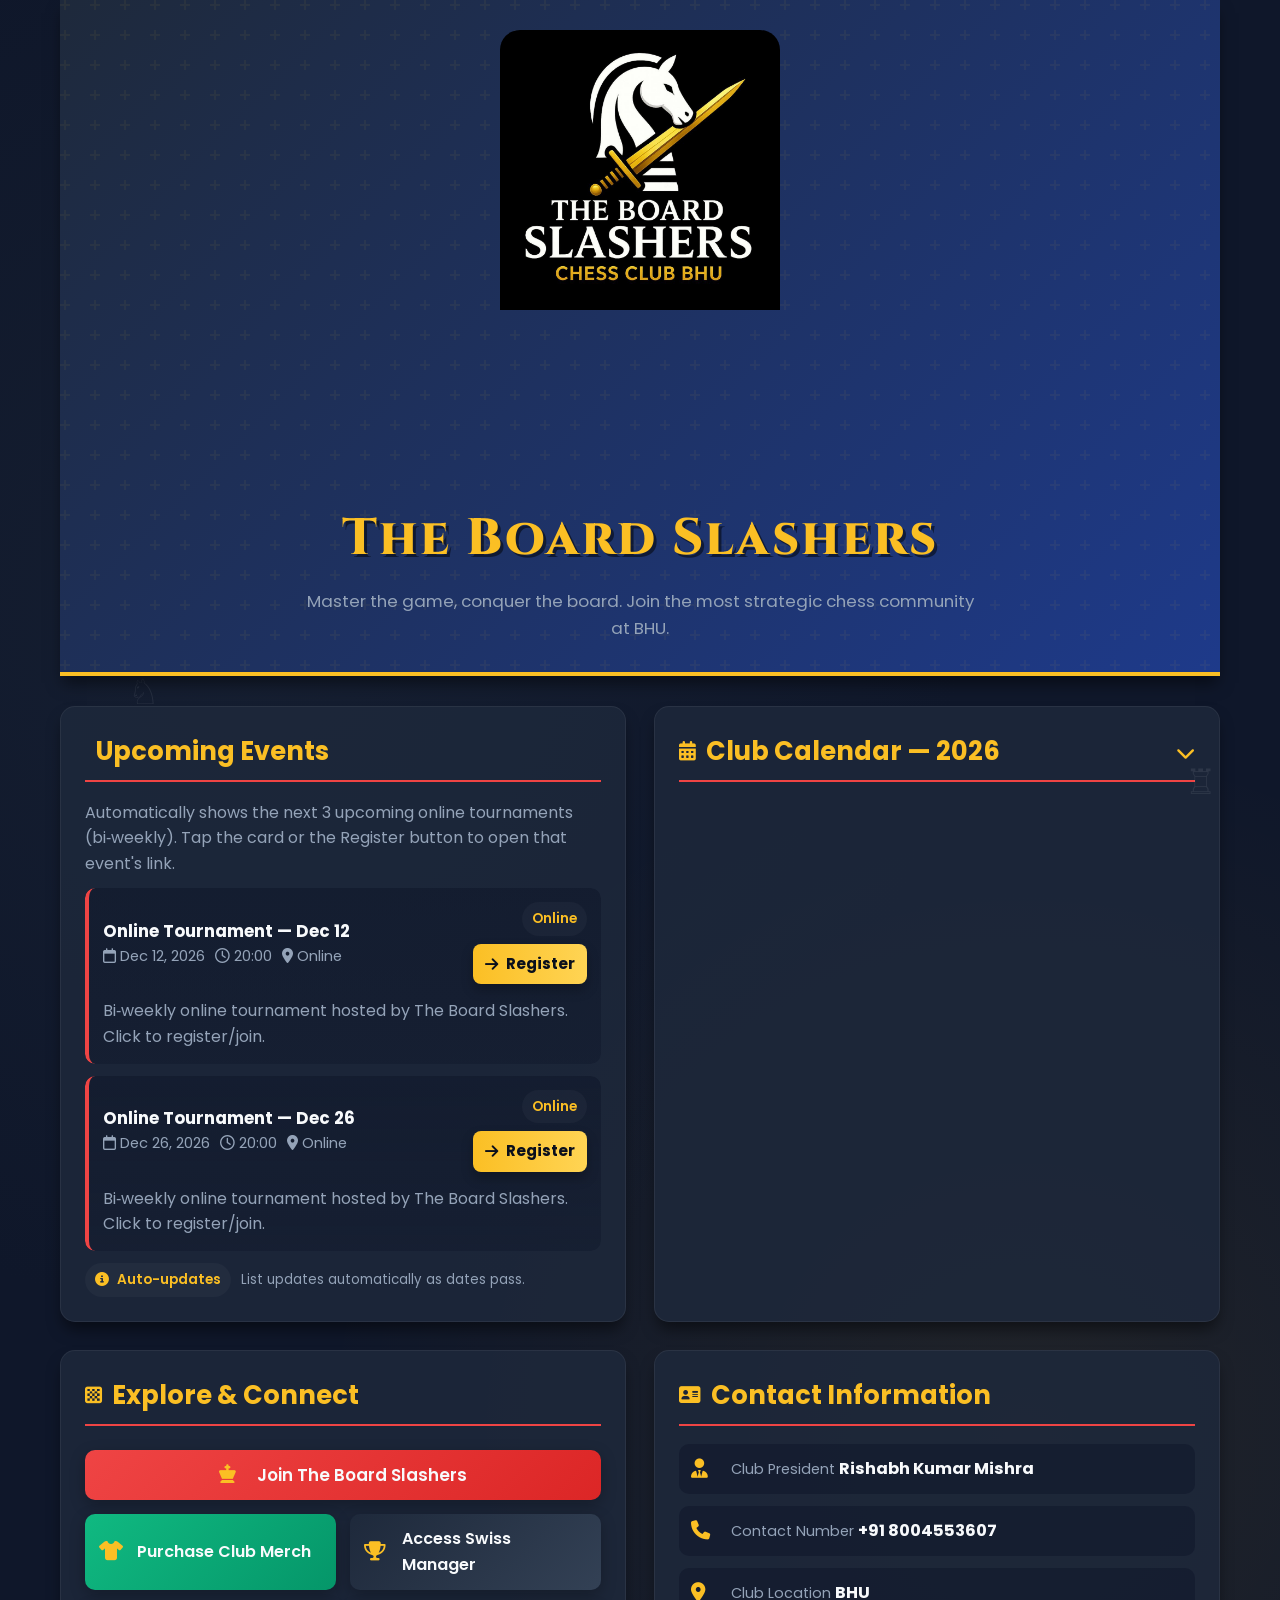
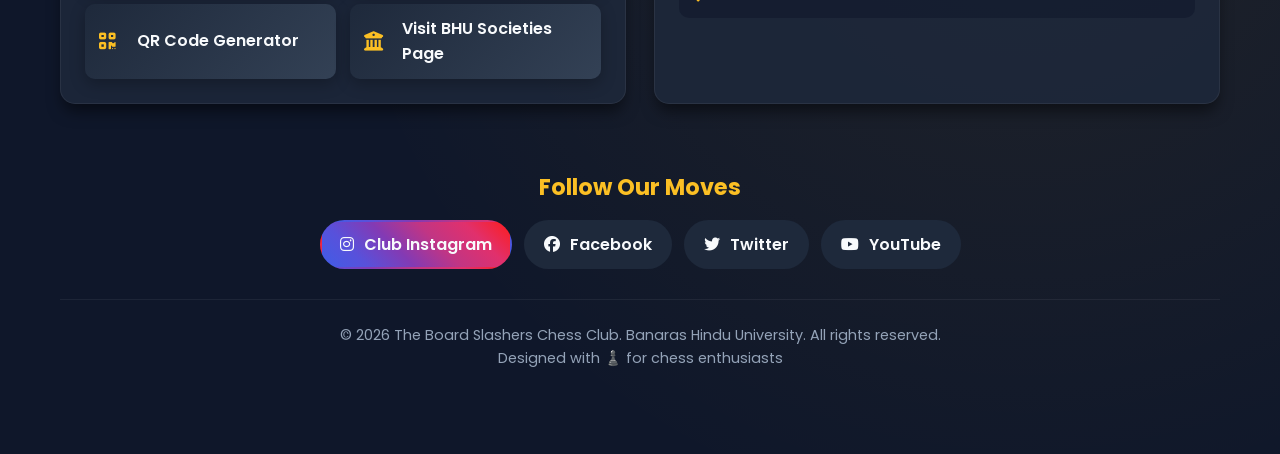
==== commit 43324ed3: "Update index.html" ====
--- a/index.html
+++ b/index.html
@@ -362,6 +362,27 @@
             .event-top { flex-direction: column; align-items: flex-start; gap: 8px; }
             .cta-button { width: 100%; justify-content: center; padding: 10px 12px; }
         }
+        /* Collapsible Calendar */
+.calendar-content {
+    display: none;
+    margin-top: 12px;
+}
+
+.calendar-toggle {
+    cursor: pointer;
+    user-select: none;
+    justify-content: space-between;
+}
+
+.calendar-arrow {
+    transition: transform 0.3s ease;
+    margin-left: auto;
+}
+
+.calendar-open .calendar-arrow {
+    transform: rotate(180deg);
+}
+
     </style>
 </head>
 <body>
@@ -399,15 +420,28 @@
 
             <!-- Club Calendar: full-year 2026 -->
             <section class="section" id="calendar-section">
-                <h2 class="section-title"><i class="fas fa-calendar-alt"></i> Club Calendar — 2026</h2>
-                <p style="color:var(--gray); margin-bottom:10px;">All scheduled online tournaments (bi‑weekly). Past events are dimmed. Tap any event to open its registration/link.</p>
-                <div style="display:flex; gap:10px; align-items:center; margin-bottom:12px;">
-                    <label style="color:var(--gray); font-weight:600;">Show past events</label>
-                    <input id="toggle-past" type="checkbox" checked />
-                </div>
-                <div class="calendar" id="calendar-grid">
-                    <!-- JS will populate months here -->
-                </div>
+                <h2 class="section-title calendar-toggle" id="calendar-toggle">
+    <i class="fas fa-calendar-alt"></i>
+    Club Calendar — 2026
+    <span class="calendar-arrow"><i class="fas fa-chevron-down"></i></span>
+</h2>
+
+                <div class="calendar-content" id="calendar-content">
+    <p style="color:var(--gray); margin-bottom:10px;">
+        All scheduled online tournaments (bi-weekly). Past events are dimmed.
+        Tap any event to open its registration/link.
+    </p>
+
+    <div style="display:flex; gap:10px; align-items:center; margin-bottom:12px;">
+        <label style="color:var(--gray); font-weight:600;">Show past events</label>
+        <input id="toggle-past" type="checkbox" checked />
+    </div>
+
+    <div class="calendar" id="calendar-grid">
+        <!-- JS will populate months here -->
+    </div>
+</div>
+
             </section>
 
             <!-- Explore & Connect -->
@@ -774,6 +808,22 @@
                 if (up) up.scrollIntoView({ behavior: 'smooth' });
             }
         });
+        // Calendar collapse / expand
+const calendarToggle = document.getElementById('calendar-toggle');
+const calendarContent = document.getElementById('calendar-content');
+
+calendarToggle.addEventListener('click', () => {
+    const isOpen = calendarContent.style.display === 'block';
+
+    calendarContent.style.display = isOpen ? 'none' : 'block';
+    calendarToggle.classList.toggle('calendar-open', !isOpen);
+
+    // Render calendar only when opened
+    if (!isOpen) {
+        renderCalendar(document.getElementById('toggle-past').checked);
+    }
+});
+
     </script>
 </body>
 </html>
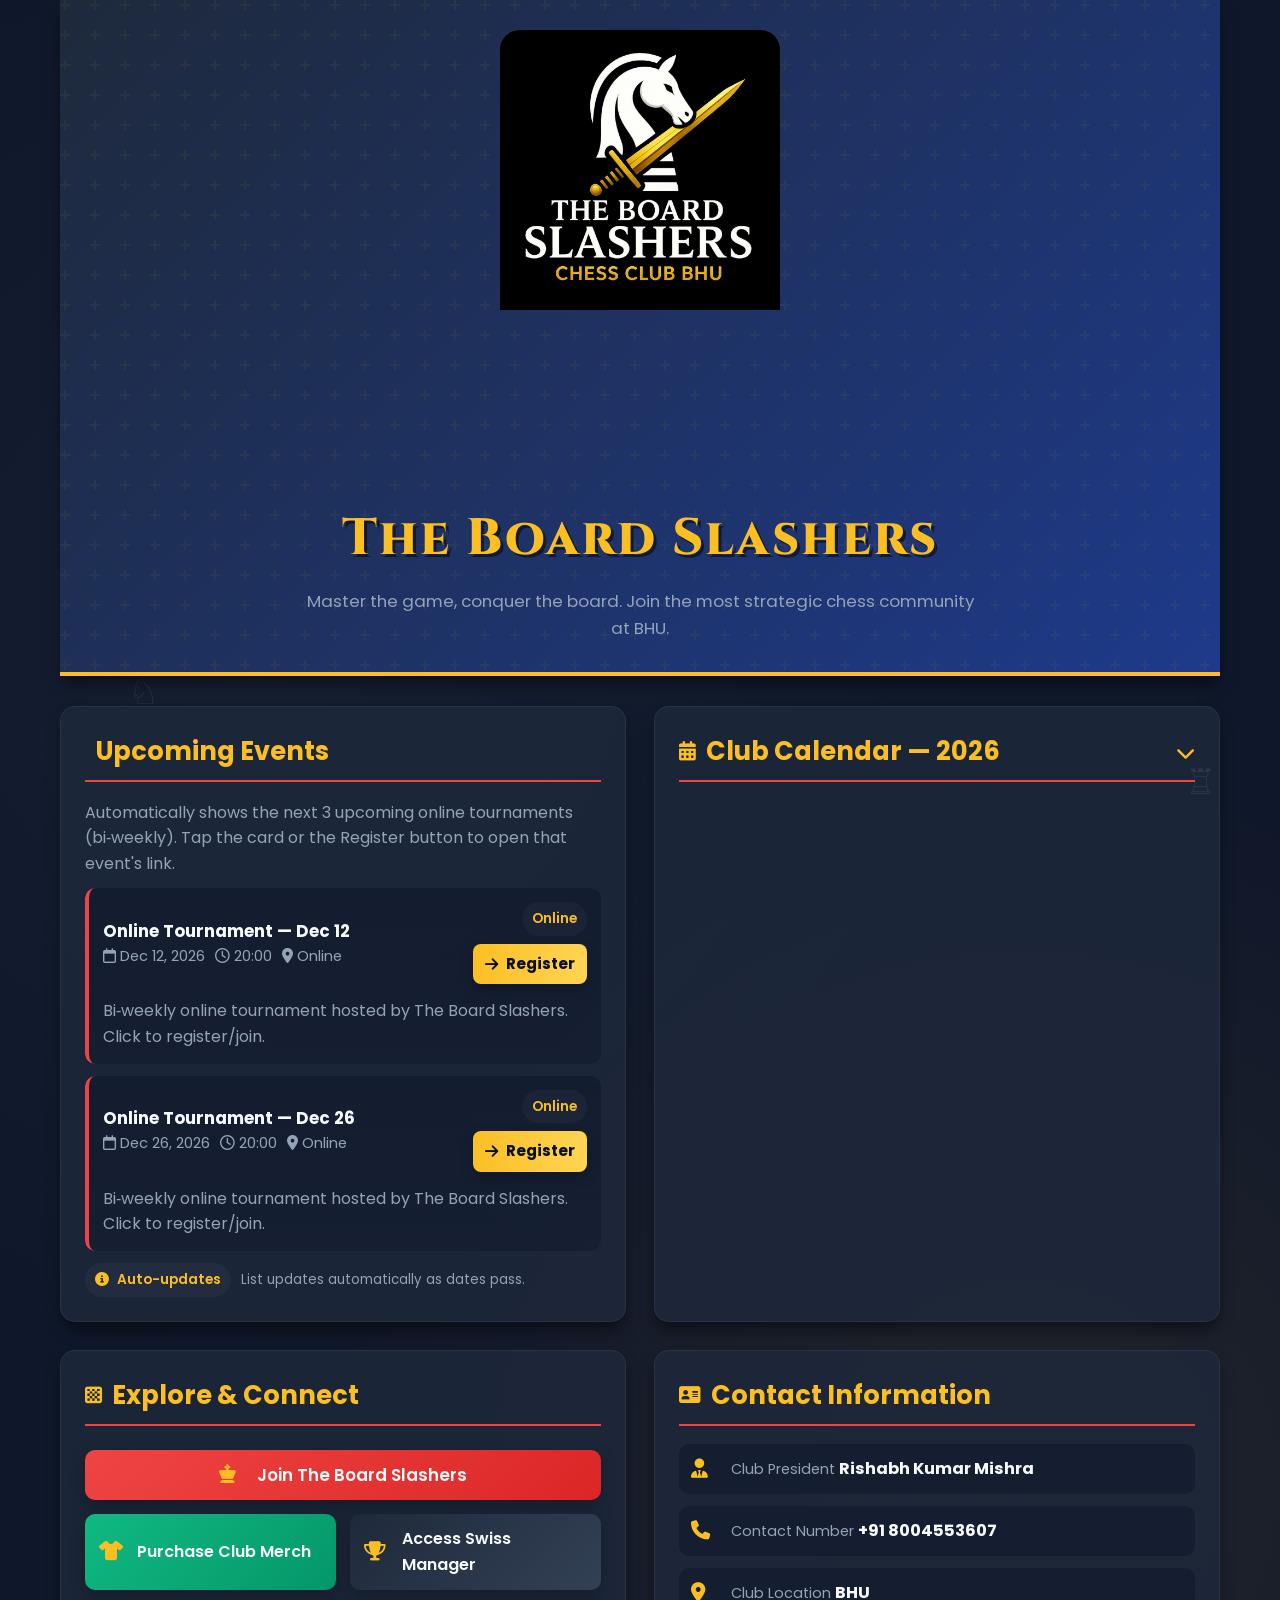
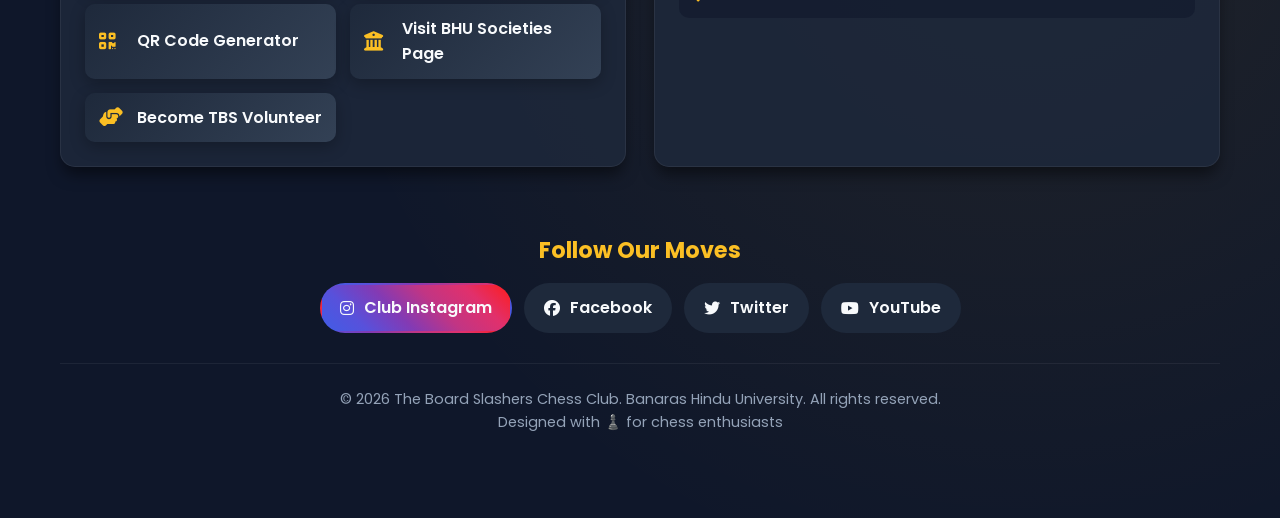
==== commit e7fc1155: "Update index.html" ====
--- a/index.html
+++ b/index.html
@@ -462,6 +462,9 @@
                     </a>
                     <a href="https://bhu-societies.odoo.com/the-board-slashers" class="button" target="_blank" rel="noopener">
                         <i class="fas fa-university"></i> Visit BHU Societies Page
+                    </a>
+                    <a href="https://forms.gle/rEx9jaYSdbHDPTpWA" class="button" target="_blank" rel="noopener">
+                        <i class="fas fa-hands-helping"></i> Become TBS Volunteer
                     </a>
                 </div>
             </section>
@@ -827,3 +830,4 @@
     </script>
 </body>
 </html>
+
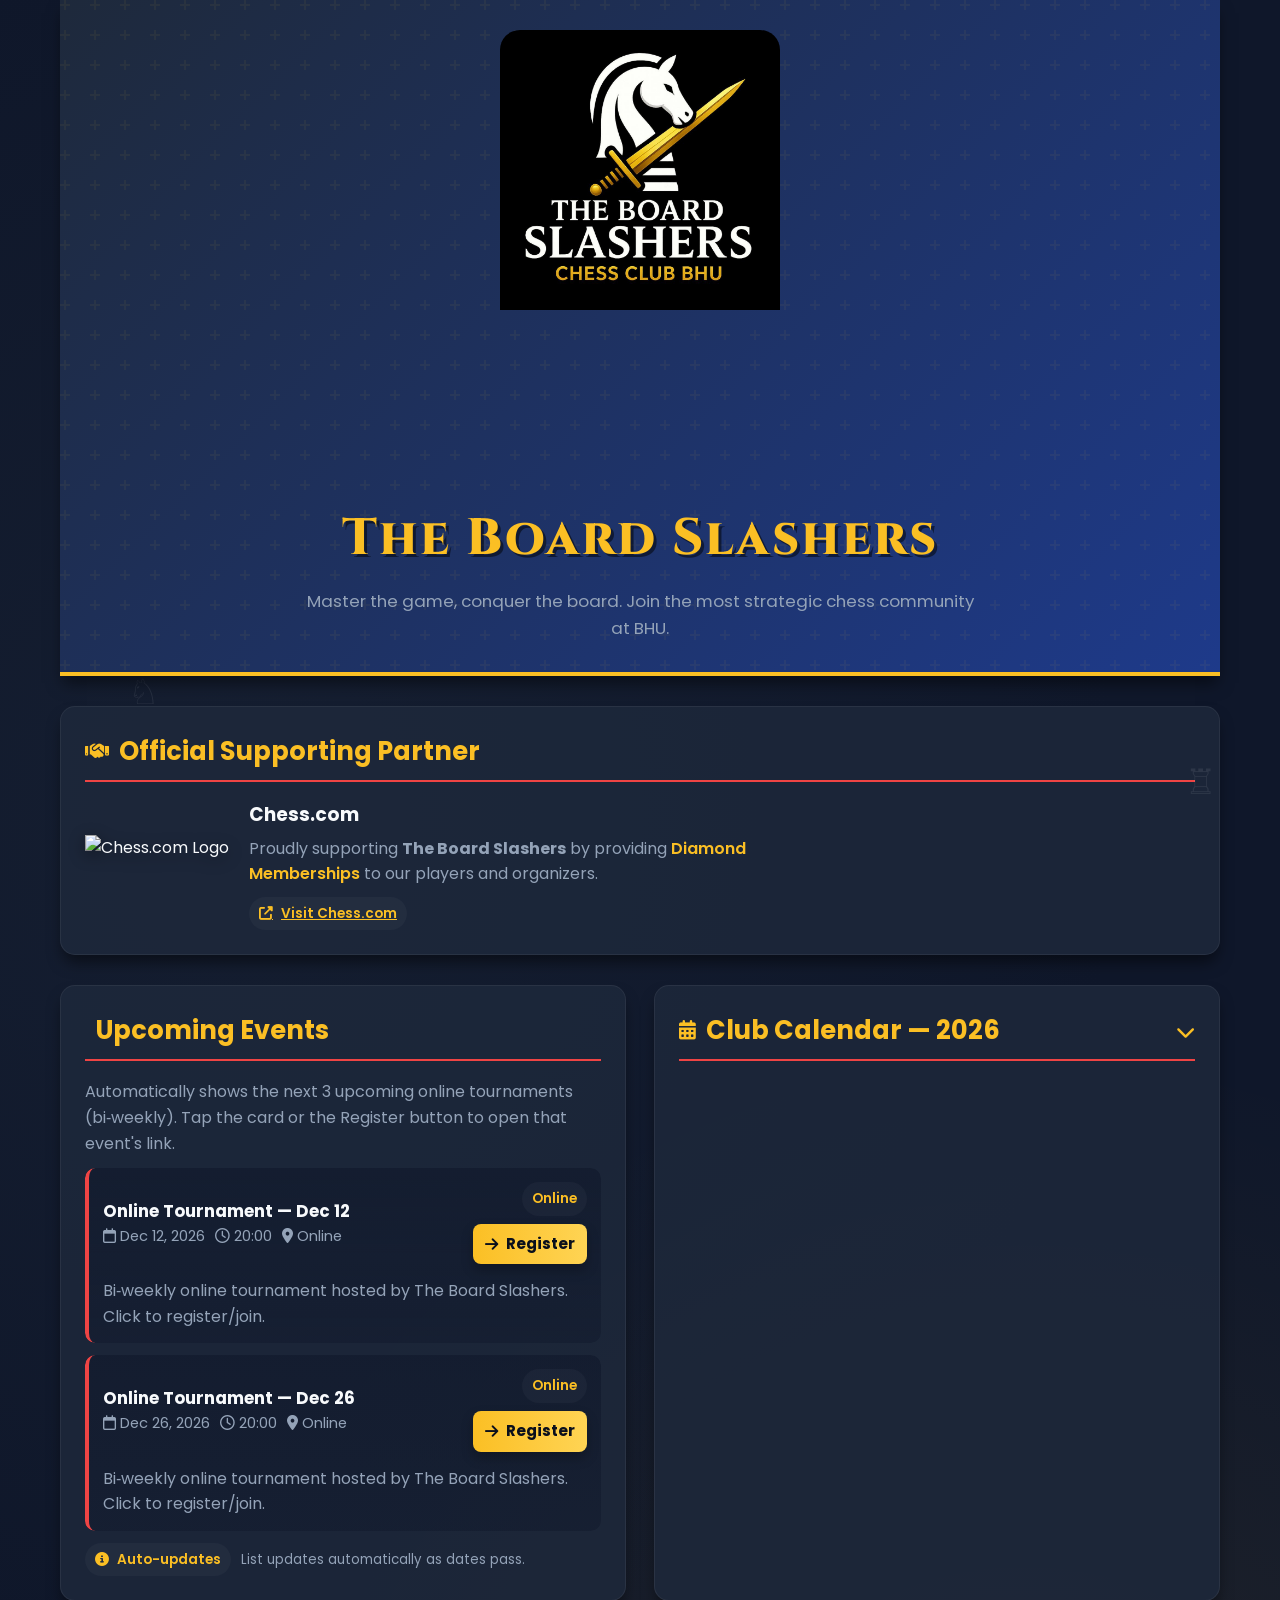
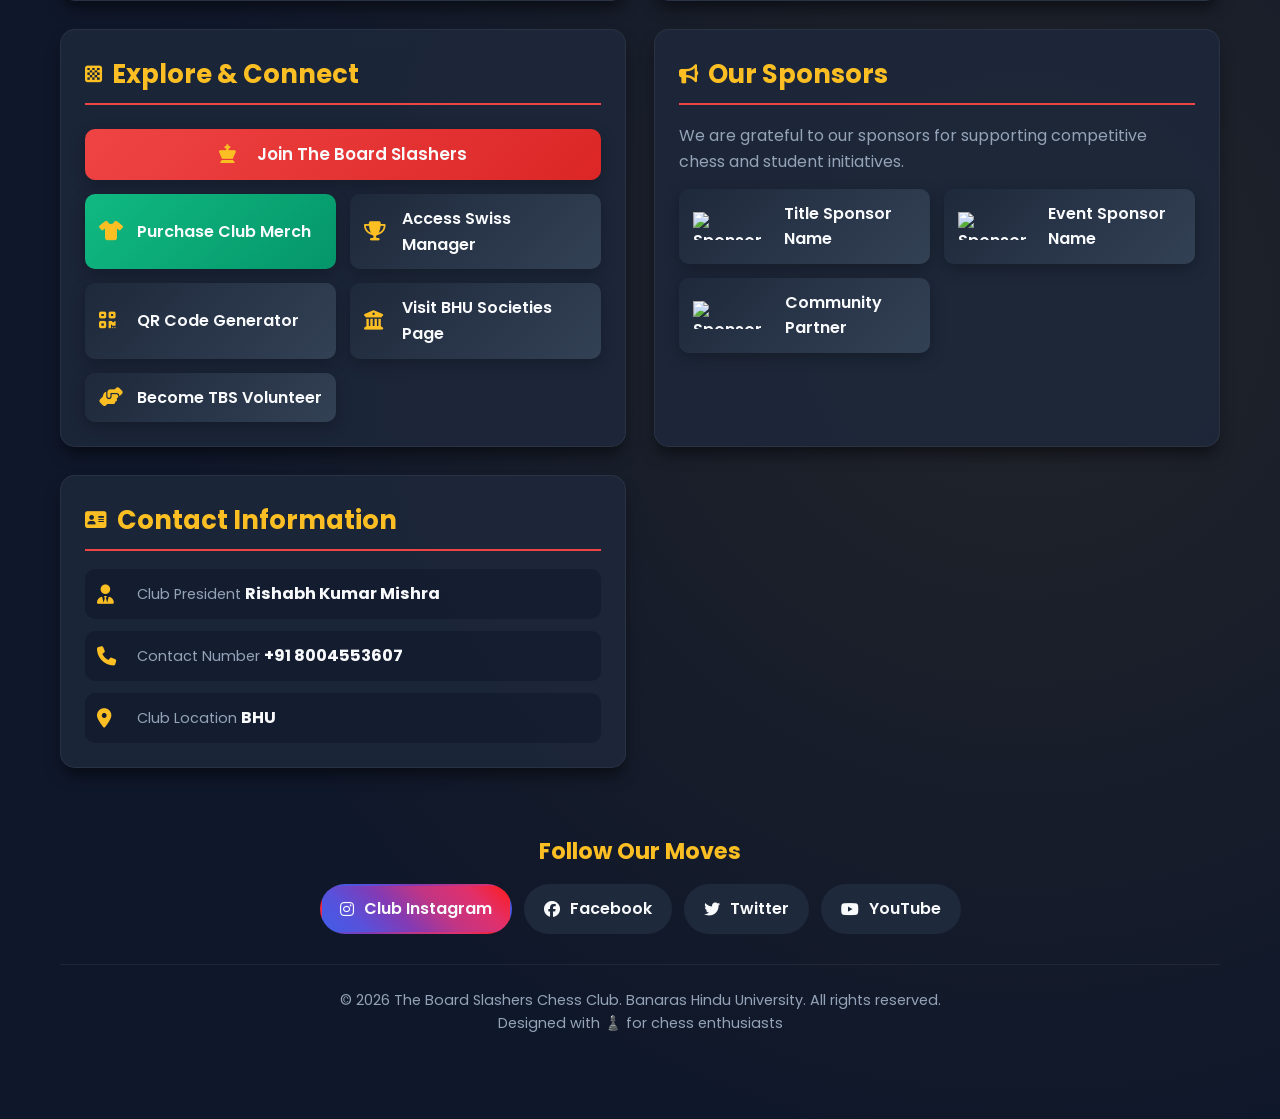
==== commit 89047eaa: "Update index.html" ====
--- a/index.html
+++ b/index.html
@@ -401,6 +401,35 @@
                 <p class="tagline">Master the game, conquer the board. Join the most strategic chess community at BHU.</p>
             </div>
         </header>
+
+        <!-- Official Supporting Partner -->
+<section class="section" style="margin-bottom:30px;">
+    <h2 class="section-title">
+        <i class="fas fa-handshake"></i> Official Supporting Partner
+    </h2>
+
+    <div style="display:flex; align-items:center; gap:20px; flex-wrap:wrap;">
+        <img src="chesscom-logo.png" alt="Chess.com Logo"
+             style="height:60px; filter: drop-shadow(0 4px 8px rgba(0,0,0,0.4));">
+
+        <div>
+            <h3 style="color:var(--light); font-weight:700; margin-bottom:6px;">
+                Chess.com
+            </h3>
+            <p style="color:var(--gray); max-width:520px;">
+                Proudly supporting <strong>The Board Slashers</strong> by providing
+                <span style="color:var(--accent); font-weight:600;">Diamond Memberships</span>
+                to our players and organizers.
+            </p>
+
+            <a href="https://www.chess.com" target="_blank" rel="noopener"
+               class="badge" style="margin-top:10px; display:inline-flex;">
+                <i class="fas fa-external-link-alt"></i> Visit Chess.com
+            </a>
+        </div>
+    </div>
+</section>
+
 
         <!-- Main Content: Upcoming + Calendar -->
         <div class="content-wrapper">
@@ -468,6 +497,39 @@
                     </a>
                 </div>
             </section>
+
+            <!-- Sponsors Section -->
+<section class="section">
+    <h2 class="section-title">
+        <i class="fas fa-bullhorn"></i> Our Sponsors
+    </h2>
+
+    <p style="color:var(--gray); margin-bottom:14px;">
+        We are grateful to our sponsors for supporting competitive chess and student initiatives.
+    </p>
+
+    <div class="buttons-grid">
+        <!-- Sponsor Card -->
+        <a href="#" class="button" target="_blank" rel="noopener">
+            <img src="sponsor1-logo.png" alt="Sponsor 1"
+                 style="height:28px;">
+            <span>Title Sponsor Name</span>
+        </a>
+
+        <a href="#" class="button" target="_blank" rel="noopener">
+            <img src="sponsor2-logo.png" alt="Sponsor 2"
+                 style="height:28px;">
+            <span>Event Sponsor Name</span>
+        </a>
+
+        <a href="#" class="button" target="_blank" rel="noopener">
+            <img src="sponsor3-logo.png" alt="Sponsor 3"
+                 style="height:28px;">
+            <span>Community Partner</span>
+        </a>
+    </div>
+</section>
+
 
             <!-- Contact Section -->
             <section class="section">
@@ -831,3 +893,4 @@
 </body>
 </html>
 
+
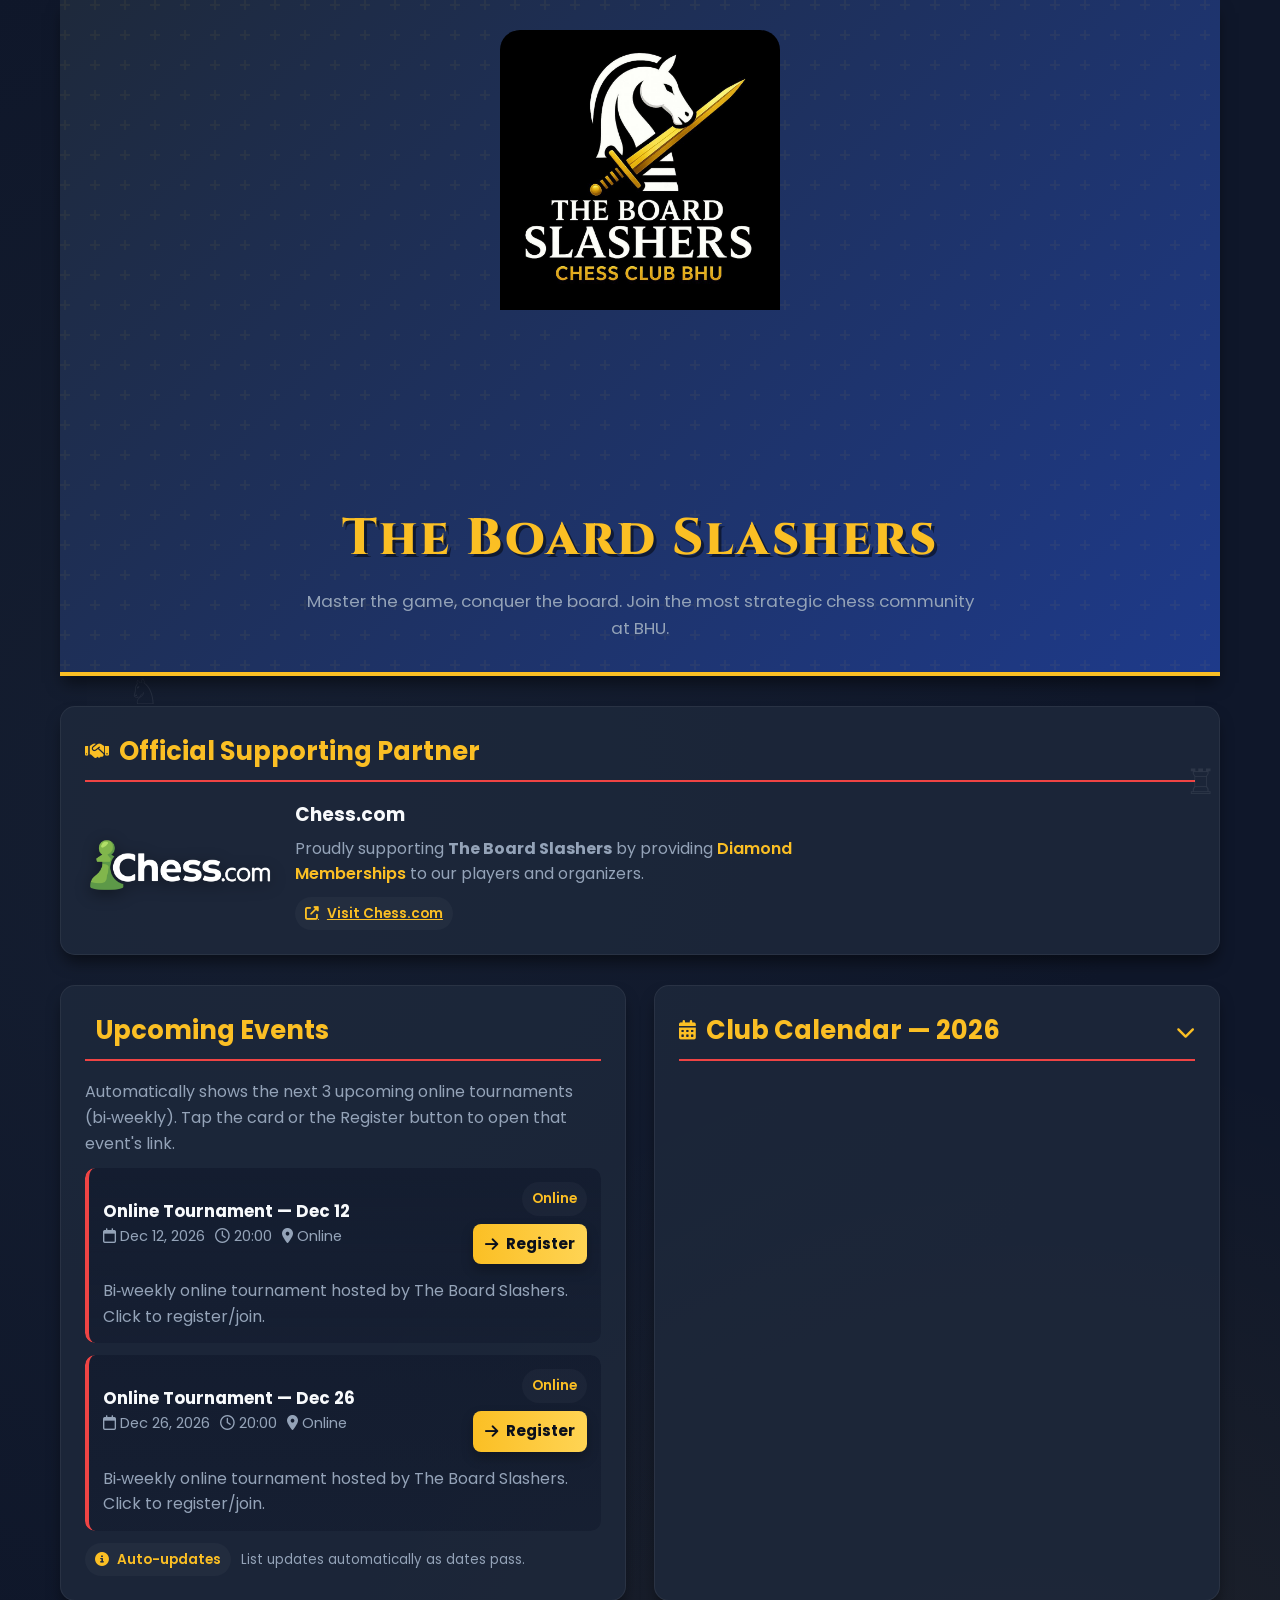
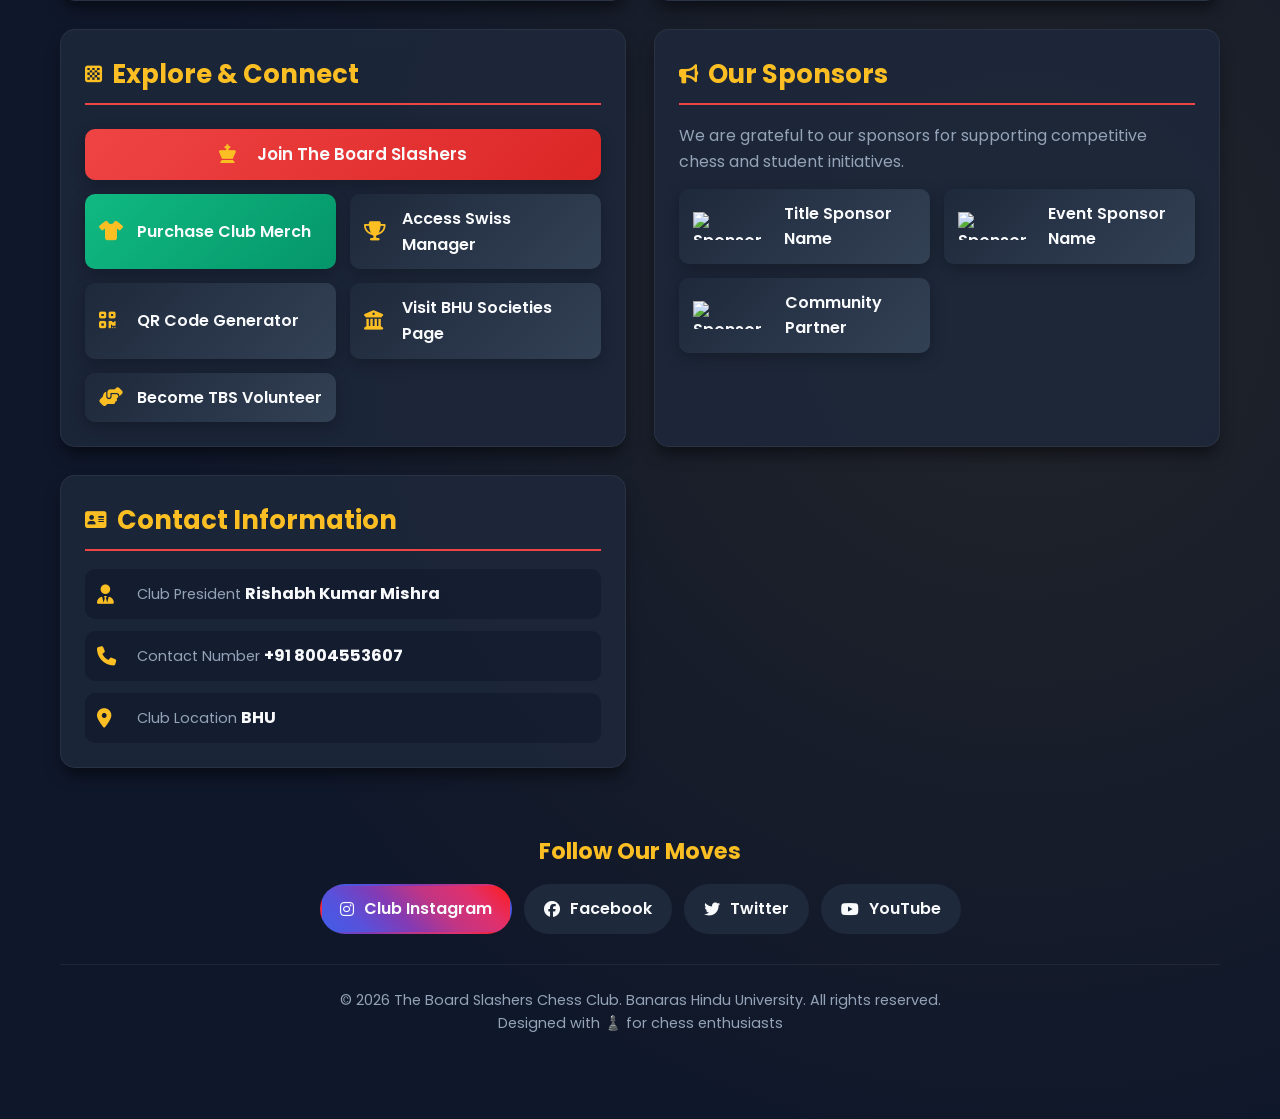
==== commit 9bc82959: "Update index.html" ====
--- a/index.html
+++ b/index.html
@@ -409,7 +409,7 @@
     </h2>
 
     <div style="display:flex; align-items:center; gap:20px; flex-wrap:wrap;">
-        <img src="chesscom-logo.png" alt="Chess.com Logo"
+        <img src="chesscom.png" alt="Chess.com Logo"
              style="height:60px; filter: drop-shadow(0 4px 8px rgba(0,0,0,0.4));">
 
         <div>
@@ -894,3 +894,4 @@
 </html>
 
 
+
